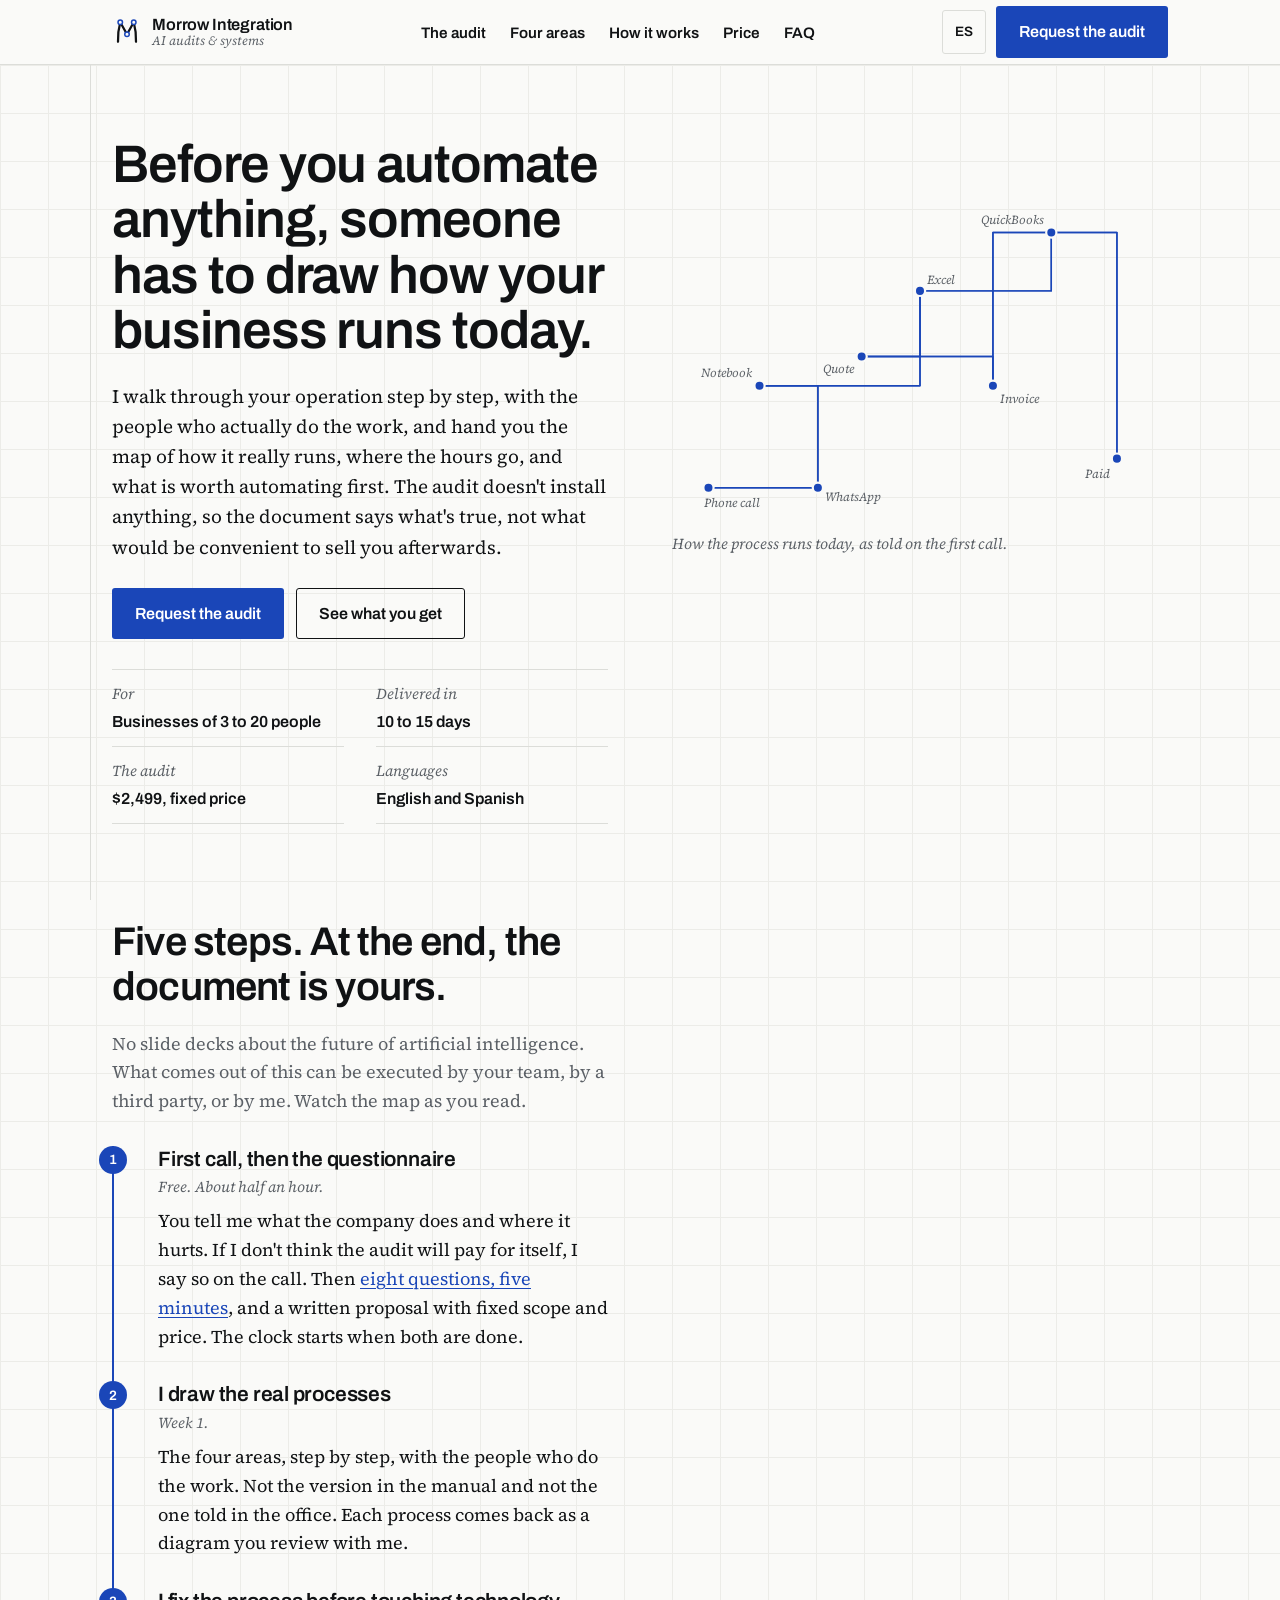
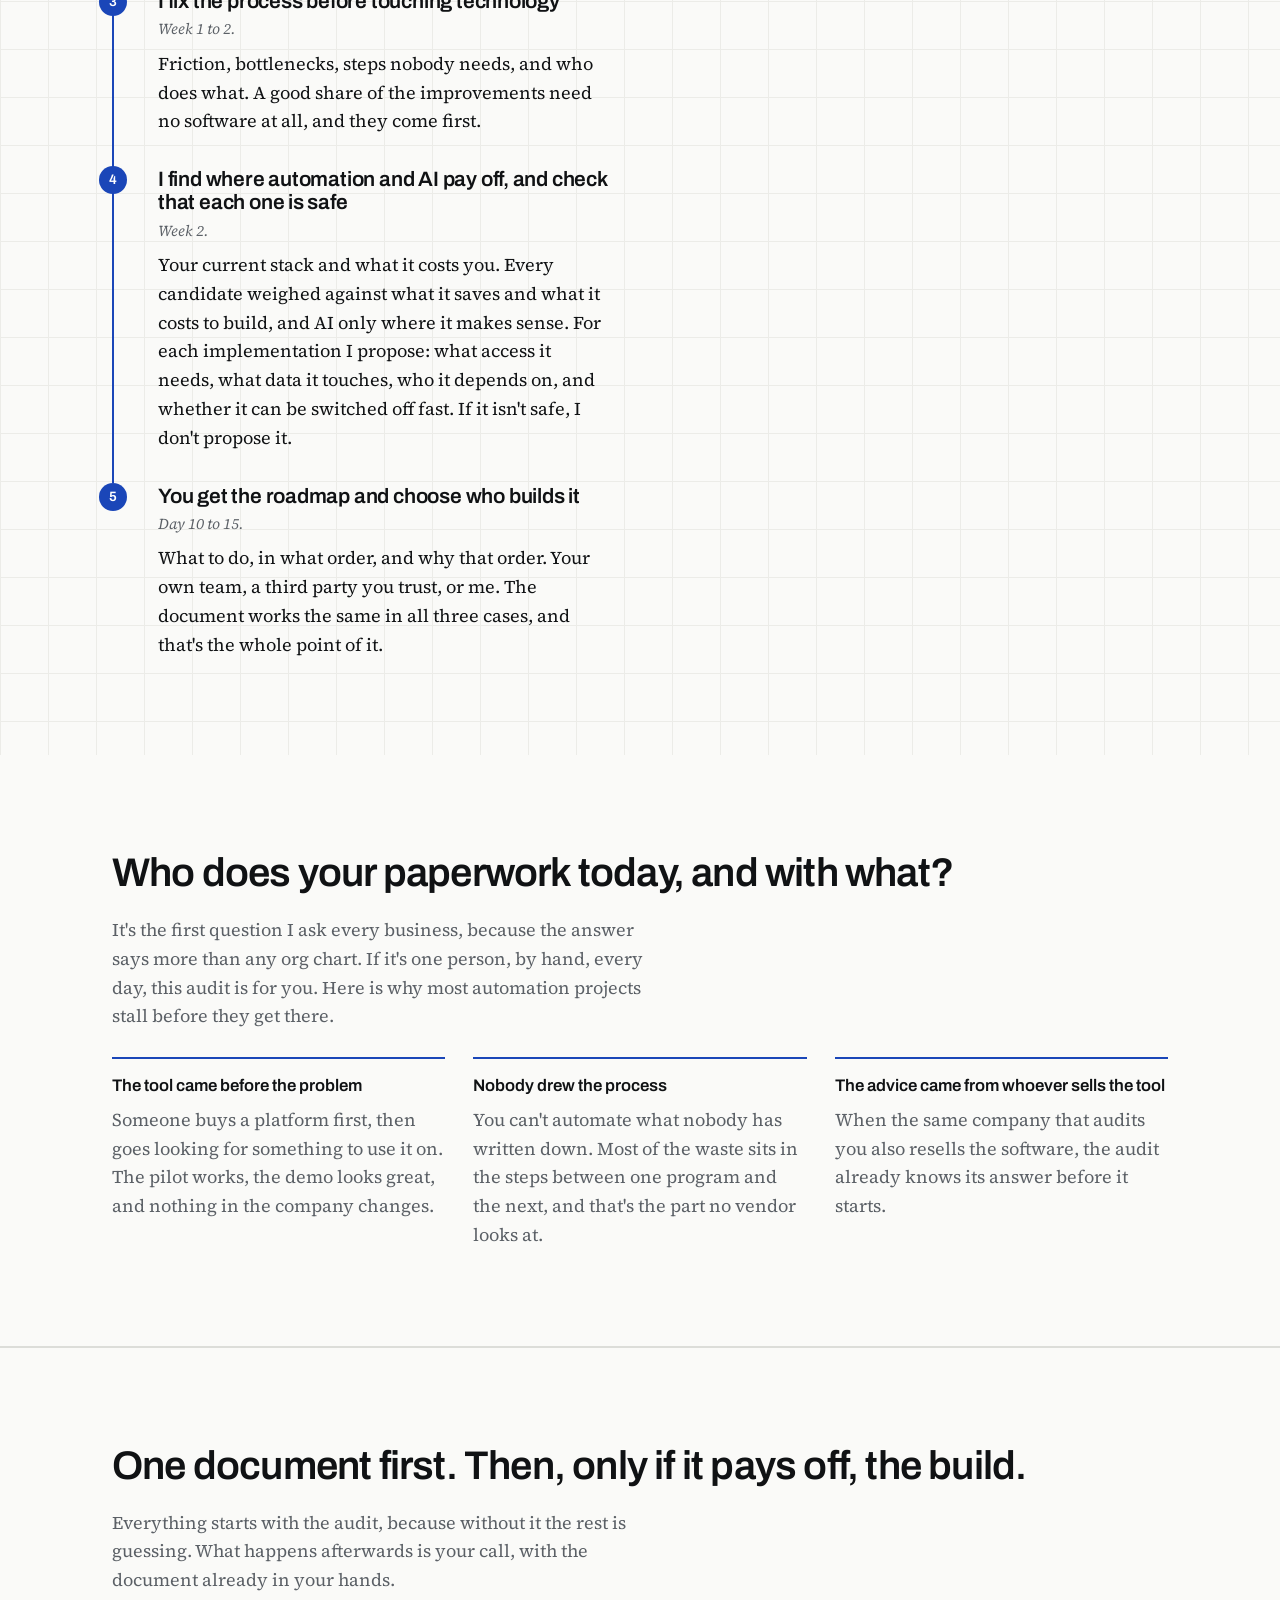
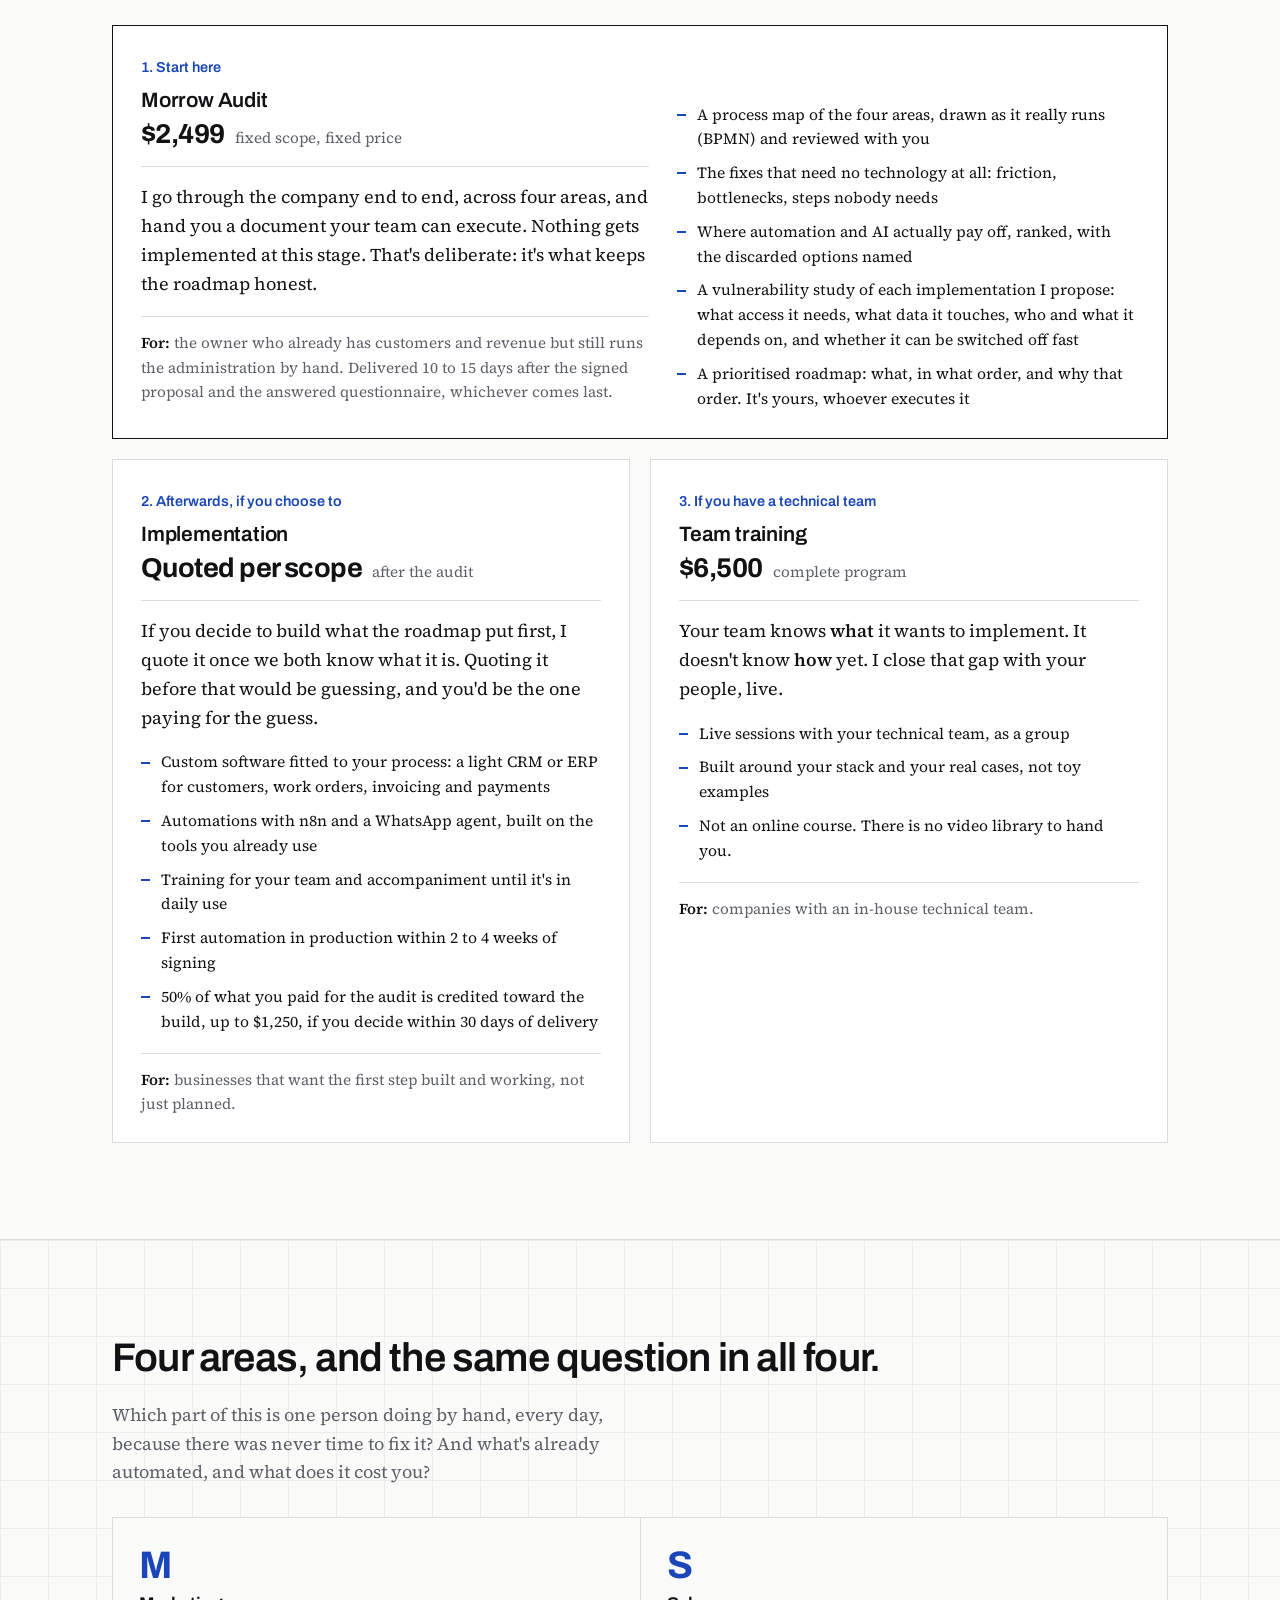
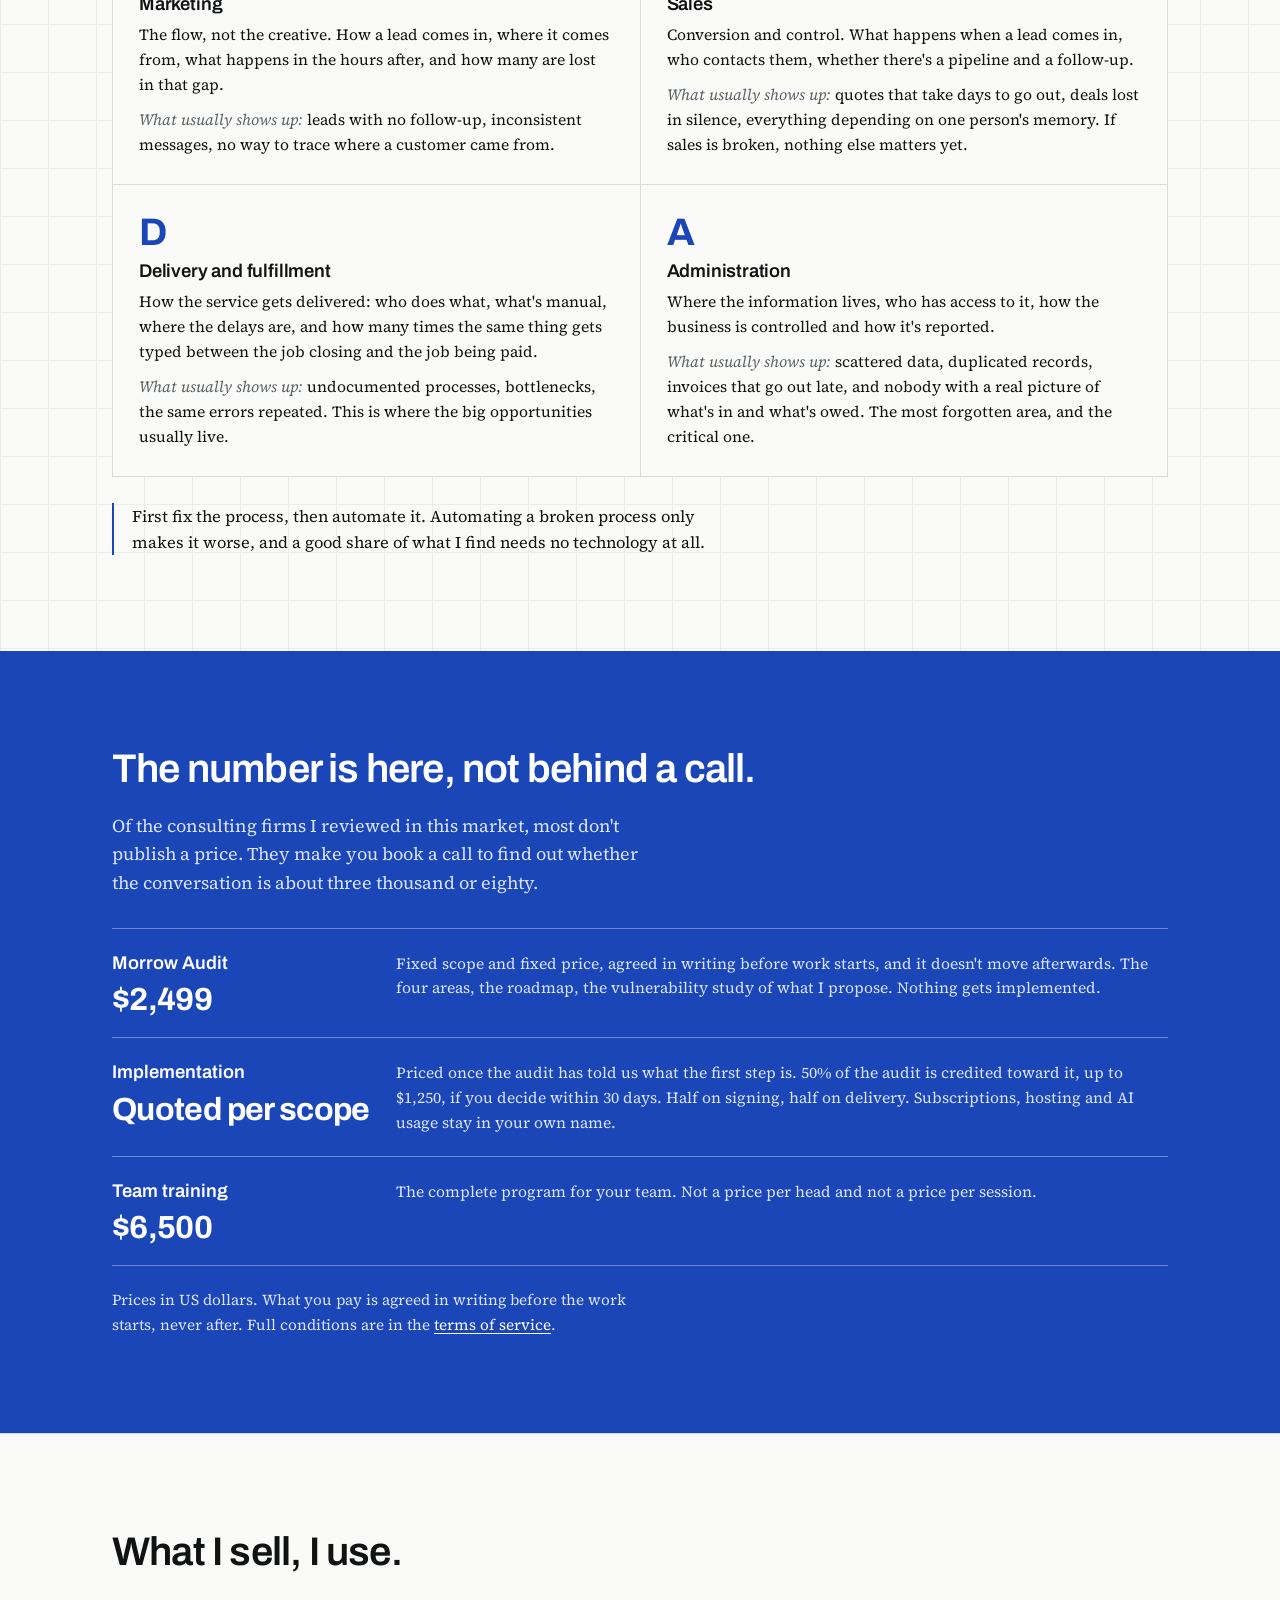
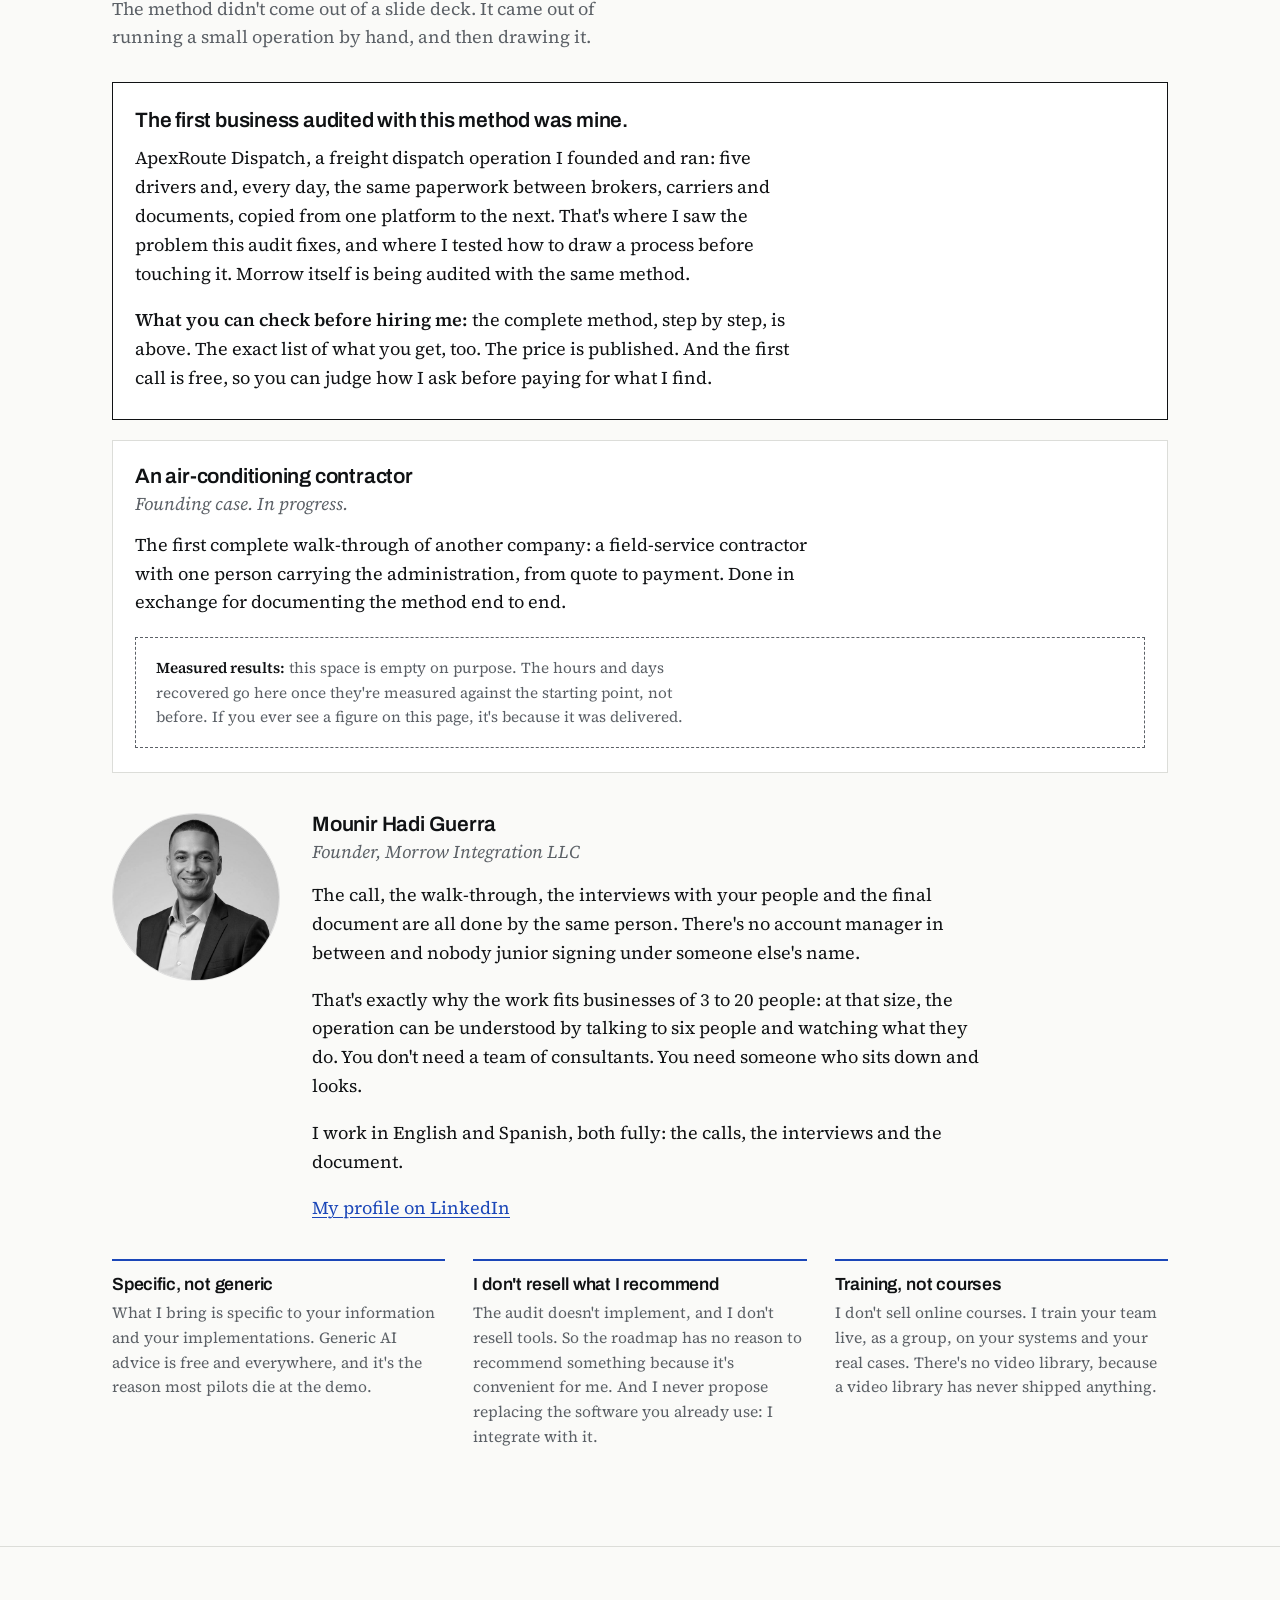
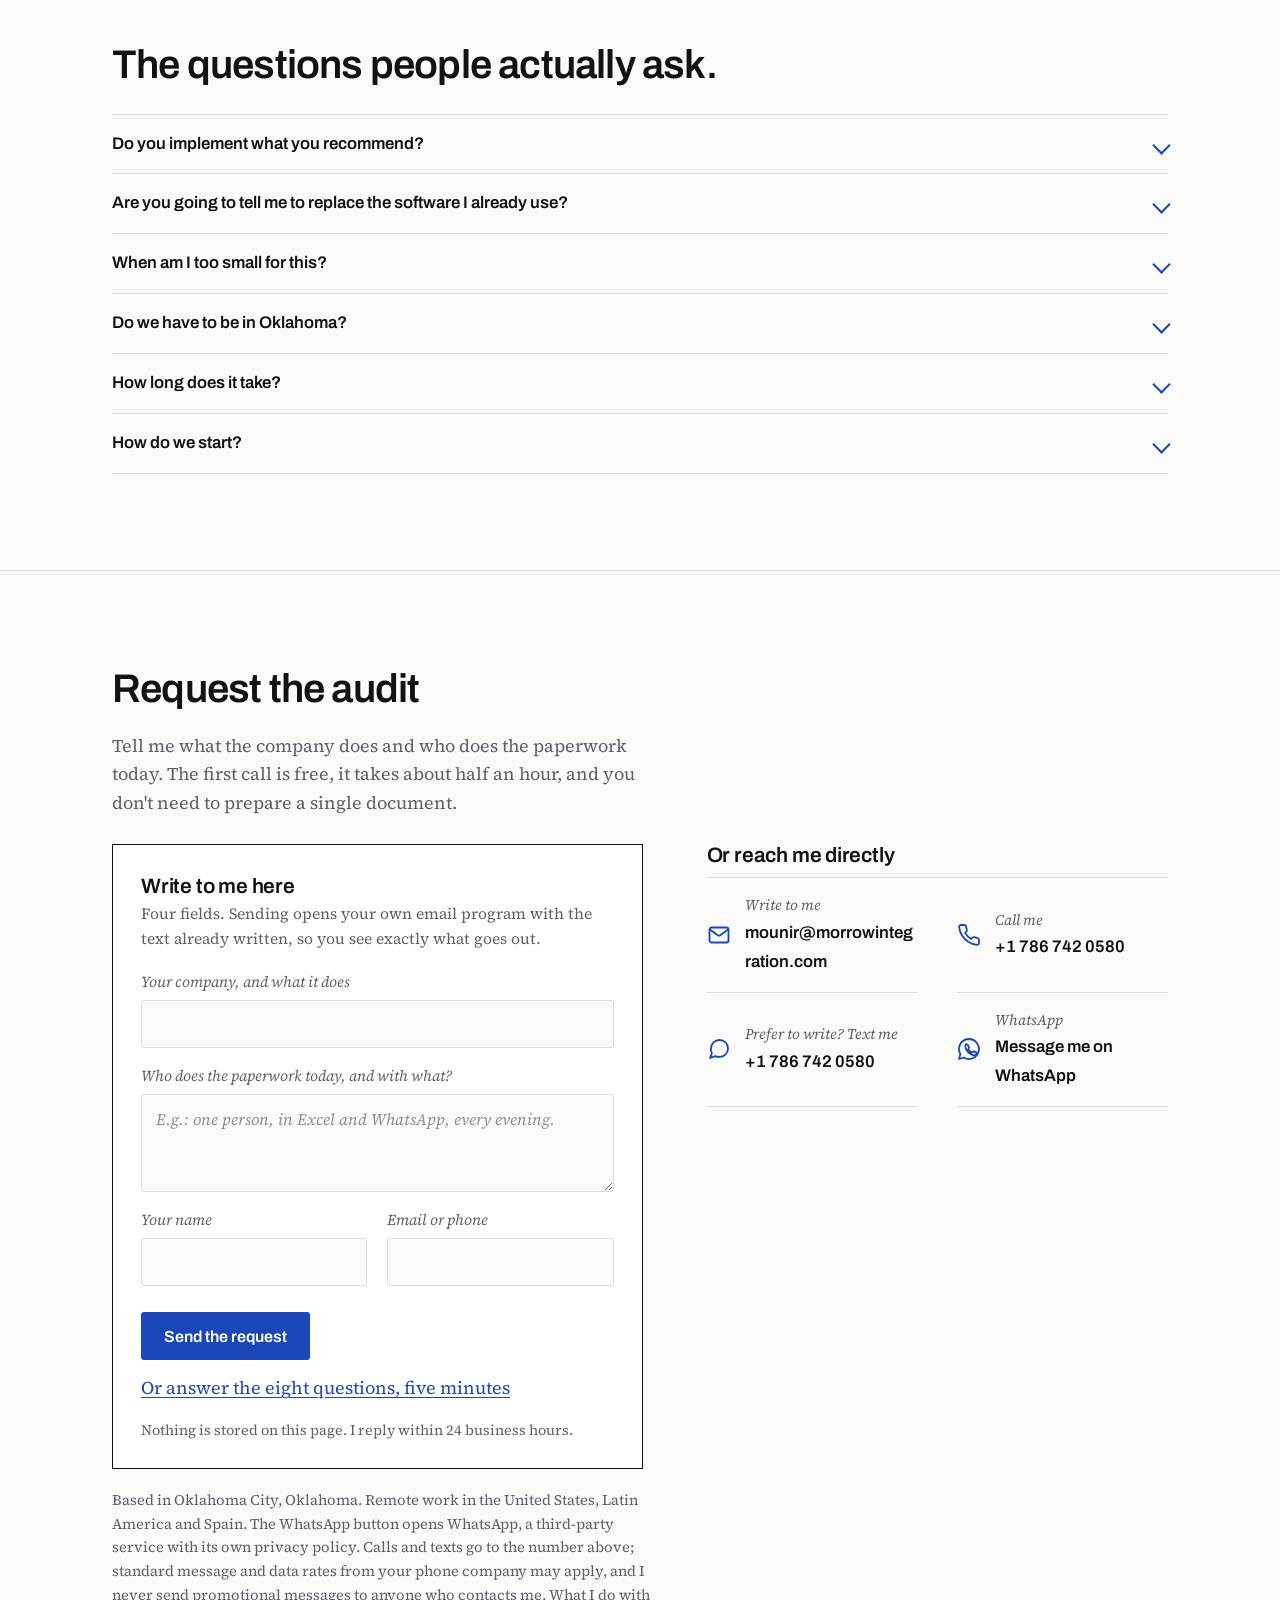
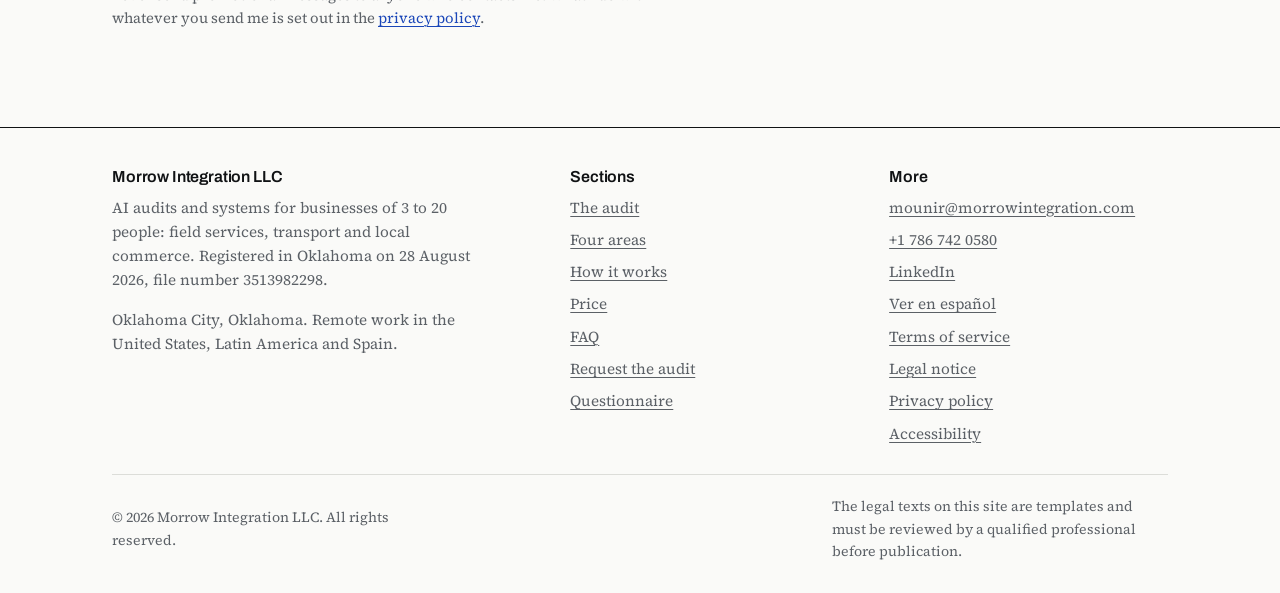
==== index.html @ 43e175bf "Web de Morrow Integration: primera publicación Web estática bilingüe (inglés y español), sin depende" ====
<!doctype html>
<html lang="en">
<head>
<meta charset="utf-8">
<meta name="viewport" content="width=device-width, initial-scale=1">
<title>Morrow Integration — AI audits and systems for businesses of 3 to 20 people | Oklahoma City</title>
<meta name="description" content="I map how your business really runs, find where automation and AI pay off, and hand you a roadmap you own. Audit at $2,499, fixed price. Oklahoma City.">
<link rel="alternate" hreflang="en" href="index.html">
<link rel="alternate" hreflang="es" href="es.html">
<link rel="icon" href="favicon.svg" type="image/svg+xml">
<link rel="stylesheet" href="css/estilos.css">
</head>
<body>

<a class="salto-contenido" href="#main">Skip to content</a>

<header class="cabecera">
  <div class="env cabecera__fila">
    <a class="marca" href="index.html">
      <!-- La M de Morrow dibujada como un diagrama de tres nodos: lo que se vende,
           en tinta con los nodos en azul. Propuesta de _perfil, 9-9-2026. -->
      <svg class="marca__icono" viewBox="0 0 40 40" role="img" aria-label="Morrow Integration">
        <g fill="none" stroke="currentColor" stroke-linecap="round" stroke-linejoin="round" stroke-width="3">
          <path d="M8 33C7.6 24 9 14.5 11 7"/>
          <path d="M11 7 20 23 29 7"/>
          <path d="M29 7C31 14.5 32.4 24 32 33"/>
        </g>
        <g fill="#1A46B8">
          <circle cx="11" cy="7" r="3"/><circle cx="20" cy="23" r="3"/><circle cx="29" cy="7" r="3"/>
        </g>
      </svg>
      <span class="marca__texto">Morrow Integration<small>AI audits &amp; systems</small></span>
    </a>

    <nav class="nav" aria-label="Main">
      <ul class="nav__enlaces">
        <li><a href="#audit">The audit</a></li>
        <li><a href="#areas">Four areas</a></li>
        <li><a href="#process">How it works</a></li>
        <li><a href="#pricing">Price</a></li>
        <li><a href="#faq">FAQ</a></li>
      </ul>
    </nav>

    <div class="cabecera__acciones">
      <a class="idioma" href="es.html" hreflang="es" lang="es" title="Ver en español">ES</a>
      <a class="btn btn--primario" href="#contact">Request the audit</a>
      <button class="btn-menu" type="button" aria-expanded="false"
              aria-controls="menu-movil" aria-label="Open menu">
        <svg class="btn-menu__abrir" viewBox="0 0 24 24" fill="none" stroke="currentColor"
             stroke-width="2" stroke-linecap="round" aria-hidden="true">
          <path d="M4 7h16M4 12h16M4 17h16"/>
        </svg>
        <svg class="btn-menu__cerrar" viewBox="0 0 24 24" fill="none" stroke="currentColor"
             stroke-width="2" stroke-linecap="round" aria-hidden="true">
          <path d="M6 6l12 12M18 6L6 18"/>
        </svg>
      </button>
    </div>
  </div>

  <div class="menu-movil" id="menu-movil">
    <ul>
      <li><a href="#audit">The audit</a></li>
      <li><a href="#areas">Four areas</a></li>
      <li><a href="#process">How it works</a></li>
      <li><a href="#pricing">Price</a></li>
      <li><a href="#faq">FAQ</a></li>
    </ul>
    <a class="btn btn--primario btn--ancho" href="#contact">Request the audit</a>
  </div>
</header>

<main id="main">

  <!-- ================== HERO + HOW IT WORKS, with the map fixed at the side ================== -->
  <section class="seccion seccion--cuadricula historia">
    <div class="env historia__grid">

      <div class="portada">
        <h1>Before you automate anything, someone has to draw how your business runs today.</h1>
        <p class="portada__texto">
          I walk through your operation step by step, with the people who actually do the
          work, and hand you the map of how it really runs, where the hours go, and what is
          worth automating first. The audit doesn't install anything, so the document says
          what's true, not what would be convenient to sell you afterwards.
        </p>
        <div class="botonera">
          <a class="btn btn--primario btn--ancho" href="#contact">Request the audit</a>
          <a class="btn btn--fantasma btn--ancho" href="#audit">See what you get</a>
        </div>
        <dl class="ficha">
          <div><dt>For</dt><dd>Businesses of 3 to 20 people</dd></div>
          <div><dt>Delivered in</dt><dd>10 to 15 days</dd></div>
          <div><dt>The audit</dt><dd>$2,499, fixed price</dd></div>
          <div><dt>Languages</dt><dd>English and Spanish</dd></div>
        </dl>
      </div>

      <!-- El mapa: cómo corre hoy el proceso, enredado. Se dibuja solo al cargar y, con
           js/mapa.js, se va ordenando a medida que se leen los cinco pasos. Sin
           JavaScript se queda en esta etapa. -->
      <div class="historia__mapa">
        <svg class="mapa" viewBox="0 0 680 520" role="img" data-mapa data-texto-auto="automated"
             aria-label="A process map that starts tangled and gets put in order as you read the five steps">
          <path class="mapa__trazo" d="M50 470 H200 V470 M200 470 V330 H120 M120 330 H340 V200 M340 200 V290 H260 M260 290 H440 V330 M440 330 V120 H520 M520 120 H610 V430 M520 120 V200 H340"/>
          <g class="mapa__enlaces"></g>
          <g class="mapa__extras"></g>
          <g class="mapa__nodos">
            <g class="nodo" data-id="call" transform="translate(50 470)"><circle r="7"/><text x="-6" y="26" text-anchor="start">Phone call</text></g>
            <g class="nodo" data-id="wa" transform="translate(200 470)"><circle r="7"/><text x="10" y="18" text-anchor="start">WhatsApp</text></g>
            <g class="nodo" data-id="note" transform="translate(120 330)"><circle r="7"/><text x="-10" y="-12" text-anchor="end">Notebook</text></g>
            <g class="nodo" data-id="xls" transform="translate(340 200)"><circle r="7"/><text x="10" y="-10" text-anchor="start">Excel</text></g>
            <g class="nodo" data-id="quote" transform="translate(260 290)"><circle r="7"/><text x="-10" y="22" text-anchor="end">Quote</text></g>
            <g class="nodo" data-id="inv" transform="translate(440 330)"><circle r="7"/><text x="10" y="24" text-anchor="start">Invoice</text></g>
            <g class="nodo" data-id="qb" transform="translate(520 120)"><circle r="7"/><text x="-10" y="-12" text-anchor="end">QuickBooks</text></g>
            <g class="nodo" data-id="paid" transform="translate(610 430)"><circle r="7"/><text x="-10" y="26" text-anchor="end">Paid</text></g>
          </g>
        </svg>
        <p class="mapa__pie" aria-live="polite">How the process runs today, as told on the first call.</p>
      </div>

      <div class="metodo" id="process">
        <h2>Five steps. At the end, the document is yours.</h2>
        <p class="entradilla">
          No slide decks about the future of artificial intelligence. What comes out of this
          can be executed by your team, by a third party, or by me. Watch the map as you read.
        </p>

        <ol class="proceso">
          <li class="fase" data-etapa="1"
              data-pie="What you tell me on the first call: eight steps, three of them typed twice, and nobody sure where the hours go.">
            <h3>First call, then the questionnaire</h3>
            <span class="fase__cuando">Free. About half an hour.</span>
            <p>
              You tell me what the company does and where it hurts. If I don't think the audit
              will pay for itself, I say so on the call. Then <a href="questionnaire.html">eight questions, five minutes</a>,
              and a written proposal with fixed scope and price. The clock starts when both are
              done.
            </p>
          </li>
          <li class="fase" data-etapa="2"
              data-pie="The same process, drawn as it really runs: the notebook copied into Excel and back, and a queue in front of the invoice.">
            <h3>I draw the real processes</h3>
            <span class="fase__cuando">Week 1.</span>
            <p>
              The four areas, step by step, with the people who do the work. Not the version in
              the manual and not the one told in the office. Each process comes back as a
              diagram you review with me.
            </p>
          </li>
          <li class="fase" data-etapa="3"
              data-pie="The notebook and the second Excel are gone. The queue in front of the invoice, cleared. No software yet.">
            <h3>I fix the process before touching technology</h3>
            <span class="fase__cuando">Week 1 to 2.</span>
            <p>
              Friction, bottlenecks, steps nobody needs, and who does what. A good share of the
              improvements need no software at all, and they come first.
            </p>
          </li>
          <li class="fase" data-etapa="4"
              data-pie="Three hand-offs automated: the quote from WhatsApp, the invoice into QuickBooks, the payment reminder. Each one checked: access, data, off switch.">
            <h3>I find where automation and AI pay off, and check that each one is safe</h3>
            <span class="fase__cuando">Week 2.</span>
            <p>
              Your current stack and what it costs you. Every candidate weighed against what it
              saves and what it costs to build, and AI only where it makes sense. For each
              implementation I propose: what access it needs, what data it touches, who it
              depends on, and whether it can be switched off fast. If it isn't safe, I don't
              propose it.
            </p>
          </li>
          <li class="fase" data-etapa="5"
              data-pie="The roadmap: three things, in this order, each with what it saves. Yours, whoever builds it.">
            <h3>You get the roadmap and choose who builds it</h3>
            <span class="fase__cuando">Day 10 to 15.</span>
            <p>
              What to do, in what order, and why that order. Your own team, a third party you
              trust, or me. The document works the same in all three cases, and that's the
              whole point of it.
            </p>
          </li>
        </ol>
      </div>

    </div>
  </section>

  <!-- ================== THE QUESTION ================== -->
  <section class="seccion pregunta" id="problem">
    <div class="env">
      <h2>Who does your paperwork today, and with what?</h2>
      <p class="entradilla">
        It's the first question I ask every business, because the answer says more than any
        org chart. If it's one person, by hand, every day, this audit is for you. Here is
        why most automation projects stall before they get there.
      </p>
      <ul class="pregunta__lista">
        <li>
          <strong>The tool came before the problem</strong>
          Someone buys a platform first, then goes looking for something to use it on. The
          pilot works, the demo looks great, and nothing in the company changes.
        </li>
        <li>
          <strong>Nobody drew the process</strong>
          You can't automate what nobody has written down. Most of the waste sits in the
          steps between one program and the next, and that's the part no vendor looks at.
        </li>
        <li>
          <strong>The advice came from whoever sells the tool</strong>
          When the same company that audits you also resells the software, the audit
          already knows its answer before it starts.
        </li>
      </ul>
    </div>
  </section>

  <!-- ================== THE OFFER ================== -->
  <section class="seccion" id="audit">
    <div class="env">
      <h2>One document first. Then, only if it pays off, the build.</h2>
      <p class="entradilla">
        Everything starts with the audit, because without it the rest is guessing. What
        happens afterwards is your call, with the document already in your hands.
      </p>

      <div class="oferta">

        <article class="pieza pieza--principal">
          <span class="pieza__num">1. Start here</span>
          <div class="pieza__cols">
            <div>
              <h3>Morrow Audit</h3>
              <p class="pieza__precio"><b>$2,499</b> fixed scope, fixed price</p>
              <p>
                I go through the company end to end, across four areas, and hand you a
                document your team can execute. Nothing gets implemented at this stage.
                That's deliberate: it's what keeps the roadmap honest.
              </p>
              <p class="pieza__para">
                <strong>For:</strong> the owner who already has customers and revenue but
                still runs the administration by hand. Delivered 10 to 15 days after the
                signed proposal and the answered questionnaire, whichever comes last.
              </p>
            </div>
            <ul class="pieza__lista">
              <li>A process map of the four areas, drawn as it really runs (BPMN) and reviewed with you</li>
              <li>The fixes that need no technology at all: friction, bottlenecks, steps nobody needs</li>
              <li>Where automation and AI actually pay off, ranked, with the discarded options named</li>
              <li>A vulnerability study of each implementation I propose: what access it needs, what data it touches, who and what it depends on, and whether it can be switched off fast</li>
              <li>A prioritised roadmap: what, in what order, and why that order. It's yours, whoever executes it</li>
            </ul>
          </div>
        </article>

        <article class="pieza">
          <span class="pieza__num">2. Afterwards, if you choose to</span>
          <h3>Implementation</h3>
          <p class="pieza__precio"><b>Quoted per scope</b> after the audit</p>
          <p>
            If you decide to build what the roadmap put first, I quote it once we both know
            what it is. Quoting it before that would be guessing, and you'd be the one paying
            for the guess.
          </p>
          <ul class="pieza__lista">
            <li>Custom software fitted to your process: a light CRM or ERP for customers, work orders, invoicing and payments</li>
            <li>Automations with n8n and a WhatsApp agent, built on the tools you already use</li>
            <li>Training for your team and accompaniment until it's in daily use</li>
            <li>First automation in production within 2 to 4 weeks of signing</li>
            <li>50% of what you paid for the audit is credited toward the build, up to $1,250, if you decide within 30 days of delivery</li>
          </ul>
          <p class="pieza__para">
            <strong>For:</strong> businesses that want the first step built and working, not
            just planned.
          </p>
        </article>

        <article class="pieza">
          <span class="pieza__num">3. If you have a technical team</span>
          <h3>Team training</h3>
          <p class="pieza__precio"><b>$6,500</b> complete program</p>
          <p>
            Your team knows <strong>what</strong> it wants to implement. It doesn't know
            <strong>how</strong> yet. I close that gap with your people, live.
          </p>
          <ul class="pieza__lista">
            <li>Live sessions with your technical team, as a group</li>
            <li>Built around your stack and your real cases, not toy examples</li>
            <li>Not an online course. There is no video library to hand you.</li>
          </ul>
          <p class="pieza__para">
            <strong>For:</strong> companies with an in-house technical team.
          </p>
        </article>

      </div>
    </div>
  </section>

  <!-- ================== FOUR AREAS ================== -->
  <section class="seccion seccion--cuadricula" id="areas">
    <div class="env">
      <h2>Four areas, and the same question in all four.</h2>
      <p class="entradilla">
        Which part of this is one person doing by hand, every day, because there was never
        time to fix it? And what's already automated, and what does it cost you?
      </p>

      <div class="areas">
        <div class="area">
          <span class="area__letra" aria-hidden="true">M</span>
          <h3>Marketing</h3>
          <p>The flow, not the creative. How a lead comes in, where it comes from, what happens in the hours after, and how many are lost in that gap.</p>
          <p><em>What usually shows up:</em> leads with no follow-up, inconsistent messages, no way to trace where a customer came from.</p>
        </div>
        <div class="area">
          <span class="area__letra" aria-hidden="true">S</span>
          <h3>Sales</h3>
          <p>Conversion and control. What happens when a lead comes in, who contacts them, whether there's a pipeline and a follow-up.</p>
          <p><em>What usually shows up:</em> quotes that take days to go out, deals lost in silence, everything depending on one person's memory. If sales is broken, nothing else matters yet.</p>
        </div>
        <div class="area">
          <span class="area__letra" aria-hidden="true">D</span>
          <h3>Delivery and fulfillment</h3>
          <p>How the service gets delivered: who does what, what's manual, where the delays are, and how many times the same thing gets typed between the job closing and the job being paid.</p>
          <p><em>What usually shows up:</em> undocumented processes, bottlenecks, the same errors repeated. This is where the big opportunities usually live.</p>
        </div>
        <div class="area">
          <span class="area__letra" aria-hidden="true">A</span>
          <h3>Administration</h3>
          <p>Where the information lives, who has access to it, how the business is controlled and how it's reported.</p>
          <p><em>What usually shows up:</em> scattered data, duplicated records, invoices that go out late, and nobody with a real picture of what's in and what's owed. The most forgotten area, and the critical one.</p>
        </div>
      </div>

      <p class="nota-metodo">
        First fix the process, then automate it. Automating a broken process only makes it
        worse, and a good share of what I find needs no technology at all.
      </p>
    </div>
  </section>

  <!-- ================== PRICE ================== -->
  <section class="seccion precio" id="pricing">
    <div class="env">
      <h2>The number is here, not behind a call.</h2>
      <p class="entradilla">
        Of the consulting firms I reviewed in this market, most don't publish a price. They
        make you book a call to find out whether the conversation is about three thousand or
        eighty.
      </p>

      <dl class="precio__lista">
        <div class="precio__fila">
          <dt>Morrow Audit<span class="precio__cifra">$2,499</span></dt>
          <dd>
            Fixed scope and fixed price, agreed in writing before work starts, and it doesn't
            move afterwards. The four areas, the roadmap, the vulnerability study of what I
            propose. Nothing gets implemented.
          </dd>
        </div>
        <div class="precio__fila">
          <dt>Implementation<span class="precio__cifra">Quoted per scope</span></dt>
          <dd>
            Priced once the audit has told us what the first step is. 50% of the audit is
            credited toward it, up to $1,250, if you decide within 30 days. Half on signing,
            half on delivery. Subscriptions, hosting and AI usage stay in your own name.
          </dd>
        </div>
        <div class="precio__fila">
          <dt>Team training<span class="precio__cifra">$6,500</span></dt>
          <dd>
            The complete program for your team. Not a price per head and not a price per
            session.
          </dd>
        </div>
      </dl>
      <p class="precio__nota">
        Prices in US dollars. What you pay is agreed in writing before the work starts, never
        after. Full conditions are in the <a href="terms.html">terms of service</a>.
      </p>
    </div>
  </section>

  <!-- ================== WHO ================== -->
  <section class="seccion" id="about">
    <div class="env">
      <h2>What I sell, I use.</h2>
      <p class="entradilla">
        The method didn't come out of a slide deck. It came out of running a small operation
        by hand, and then drawing it.
      </p>

      <div class="franqueza">
        <h3>The first business audited with this method was mine.</h3>
        <p>
          ApexRoute Dispatch, a freight dispatch operation I founded and ran: five drivers and,
          every day, the same paperwork between brokers, carriers and documents, copied from one
          platform to the next. That's where I saw the problem this audit fixes, and where I
          tested how to draw a process before touching it. Morrow itself is being audited with
          the same method.
        </p>
        <p>
          <strong>What you can check before hiring me:</strong> the complete method, step by
          step, is above. The exact list of what you get, too. The price is published. And the
          first call is free, so you can judge how I ask before paying for what I find.
        </p>
      </div>

      <div class="caso">
        <h3>An air-conditioning contractor</h3>
        <p class="caso__estado">Founding case. In progress.</p>
        <p>
          The first complete walk-through of another company: a field-service contractor with
          one person carrying the administration, from quote to payment. Done in exchange for
          documenting the method end to end.
        </p>
        <div class="hueco">
          <p>
            <strong>Measured results:</strong> this space is empty on purpose. The hours and
            days recovered go here once they're measured against the starting point, not
            before. If you ever see a figure on this page, it's because it was delivered.
          </p>
        </div>
      </div>

      <div class="perfil">
        <img class="perfil__foto" src="imagenes/perfil.jpg" width="168" height="168"
             alt="Mounir Hadi Guerra, founder of Morrow Integration">
        <div class="perfil__texto">
          <h3 class="perfil__nombre">Mounir Hadi Guerra</h3>
          <p class="perfil__cargo">Founder, Morrow Integration LLC</p>
          <p>
            The call, the walk-through, the interviews with your people and the final document
            are all done by the same person. There's no account manager in between and nobody
            junior signing under someone else's name.
          </p>
          <p>
            That's exactly why the work fits businesses of 3 to 20 people: at that size, the
            operation can be understood by talking to six people and watching what they do.
            You don't need a team of consultants. You need someone who sits down and looks.
          </p>
          <p>I work in English and Spanish, both fully: the calls, the interviews and the document.</p>
          <p class="perfil__enlace"><a href="https://www.linkedin.com/in/mounir-hadi" rel="noopener">My profile on LinkedIn</a></p>
        </div>
      </div>

      <ul class="pilares">
        <li class="pilar">
          <h3>Specific, not generic</h3>
          <p>
            What I bring is specific to your information and your implementations. Generic
            AI advice is free and everywhere, and it's the reason most pilots die at the demo.
          </p>
        </li>
        <li class="pilar">
          <h3>I don't resell what I recommend</h3>
          <p>
            The audit doesn't implement, and I don't resell tools. So the roadmap has no
            reason to recommend something because it's convenient for me. And I never propose
            replacing the software you already use: I integrate with it.
          </p>
        </li>
        <li class="pilar">
          <h3>Training, not courses</h3>
          <p>
            I don't sell online courses. I train your team live, as a group, on your systems
            and your real cases. There's no video library, because a video library has never
            shipped anything.
          </p>
        </li>
      </ul>
    </div>
  </section>

  <!-- ================== FAQ ================== -->
  <section class="seccion" id="faq">
    <div class="env">
      <h2>The questions people actually ask.</h2>

      <div class="faq">
        <details>
          <summary>Do you implement what you recommend?</summary>
          <p>
            Not inside the audit, and that's the point. If afterwards you want me to build
            the first step, that's the implementation, quoted separately, and you decide
            with the document already in hand. You're equally free to take it to your own
            team or to another firm: it's written to work in all three cases.
          </p>
        </details>
        <details>
          <summary>Are you going to tell me to replace the software I already use?</summary>
          <p>
            No. The plan is built on top of what you have. If a tool genuinely can't do what
            you need, I say so with the reason in writing, but the default is always to
            integrate, never to replace.
          </p>
        </details>
        <details>
          <summary>When am I too small for this?</summary>
          <p>
            The work is built for businesses of 3 to 20 people. Below that, there's usually
            no hand-off between areas to map, and the audit would cost more than the problem
            it finds. I tell you on the first call, not after the invoice.
          </p>
        </details>
        <details>
          <summary>Do we have to be in Oklahoma?</summary>
          <p>
            Oklahoma City is where I'm based, and the walk-through works best when I can come
            in person. But the work is done remotely just as well, in the United States,
            Latin America and Spain.
          </p>
        </details>
        <details>
          <summary>How long does it take?</summary>
          <p>
            Ten to fifteen days from the moment the proposal is signed and the questionnaire
            is answered. If for any reason it's going to take longer, you know before we
            start, not halfway through.
          </p>
        </details>
        <details>
          <summary>How do we start?</summary>
          <p>
            Write to me or call, and tell me what the company does and who does the paperwork
            today. The first call is free and nothing needs preparing. If you would rather write first, the <a href="questionnaire.html">questionnaire</a> is eight questions and five minutes.
          </p>
        </details>
      </div>
    </div>
  </section>

  <!-- ================== CONTACT ================== -->
  <section class="seccion contacto" id="contact">
    <div class="env">
      <h2>Request the audit</h2>
      <p class="entradilla">
        Tell me what the company does and who does the paperwork today. The first call is
        free, it takes about half an hour, and you don't need to prepare a single document.
      </p>

      <div class="contacto__grid">
        <!-- Formulario sin servidor: al enviar se abre el correo del visitante con el
             texto escrito (js/formulario.js). Sin JavaScript manda igual por mailto:. -->
        <form class="formulario" action="mailto:mounir@morrowintegration.com" method="post" enctype="text/plain"
              data-mailto="mounir@morrowintegration.com" data-asunto="Audit request" data-asunto-campo="empresa"
              data-titulo="AUDIT REQUEST — MORROW INTEGRATION">
          <h3>Write to me here</h3>
          <p class="formulario__intro">
            Four fields. Sending opens your own email program with the text already written,
            so you see exactly what goes out.
          </p>
          <label class="campo">
            <span class="campo__etiqueta">Your company, and what it does</span>
            <input type="text" name="empresa" required autocomplete="organization">
          </label>
          <label class="campo">
            <span class="campo__etiqueta">Who does the paperwork today, and with what?</span>
            <textarea name="papeleo" rows="3" placeholder="E.g.: one person, in Excel and WhatsApp, every evening."></textarea>
          </label>
          <div class="campos-dos">
            <label class="campo">
              <span class="campo__etiqueta">Your name</span>
              <input type="text" name="nombre" required autocomplete="name">
            </label>
            <label class="campo">
              <span class="campo__etiqueta">Email or phone</span>
              <input type="text" name="contacto" required>
            </label>
          </div>
          <div class="formulario__acciones">
            <button class="btn btn--primario" type="submit">Send the request</button>
            <a href="questionnaire.html">Or answer the eight questions, five minutes</a>
          </div>
          <p class="formulario__nota">Nothing is stored on this page. I reply within 24 business hours.</p>
        </form>

        <div>
          <h3>Or reach me directly</h3>
      <div class="canales">
        <a class="canal" href="mailto:mounir@morrowintegration.com">
          <span class="canal__icono" aria-hidden="true">
            <svg viewBox="0 0 24 24" fill="none" stroke-width="1.8" stroke-linecap="round" stroke-linejoin="round">
              <rect x="2.5" y="4.5" width="19" height="15" rx="2"/>
              <path d="M3 6.5l8.1 5.9a1.6 1.6 0 0 0 1.8 0L21 6.5"/>
            </svg>
          </span>
          <span class="canal__texto">
            <small>Write to me</small>
            <span>mounir@morrowintegration.com</span>
          </span>
        </a>

        <a class="canal" href="tel:+17867420580">
          <span class="canal__icono" aria-hidden="true">
            <svg viewBox="0 0 24 24" fill="none" stroke-width="1.8" stroke-linecap="round" stroke-linejoin="round">
              <path d="M22 16.9v3a2 2 0 0 1-2.2 2 19.8 19.8 0 0 1-8.6-3.1 19.5 19.5 0 0 1-6-6A19.8 19.8 0 0 1 2.1 4.2 2 2 0 0 1 4.1 2h3a2 2 0 0 1 2 1.7c.1 1 .4 1.9.7 2.8a2 2 0 0 1-.4 2.1L8.1 9.9a16 16 0 0 0 6 6l1.3-1.3a2 2 0 0 1 2.1-.4c.9.3 1.8.6 2.8.7a2 2 0 0 1 1.7 2z"/>
            </svg>
          </span>
          <span class="canal__texto">
            <small>Call me</small>
            <span>+1 786 742 0580</span>
          </span>
        </a>

        <a class="canal" href="sms:+17867420580">
          <span class="canal__icono" aria-hidden="true">
            <svg viewBox="0 0 24 24" fill="none" stroke-width="1.8" stroke-linecap="round" stroke-linejoin="round">
              <path d="M21 11.5a8.4 8.4 0 0 1-9 8.4 9.8 9.8 0 0 1-3.9-.8L3 21l1.9-4.6A8.3 8.3 0 0 1 4 11.5 8.4 8.4 0 0 1 12.5 3 8.4 8.4 0 0 1 21 11.5z"/>
            </svg>
          </span>
          <span class="canal__texto">
            <small>Prefer to write? Text me</small>
            <span>+1 786 742 0580</span>
          </span>
        </a>

        <a class="canal" href="https://wa.me/17867420580" rel="noopener">
          <span class="canal__icono" aria-hidden="true">
            <svg viewBox="0 0 24 24" fill="none" stroke-width="1.8" stroke-linecap="round" stroke-linejoin="round">
              <path d="M12 2a10 10 0 0 0-8.6 15.1L2 22l5-1.3A10 10 0 1 0 12 2z"/>
              <path d="M8.5 8.2c.3-.7.6-.7.9-.7h.7c.2 0 .5 0 .8.6l1 2.3c.1.3.1.5 0 .7l-.5.7c-.2.2-.3.4-.1.7a7.6 7.6 0 0 0 3.5 3c.4.2.6.1.8-.1l.7-.8c.2-.3.4-.3.7-.2l2.2 1c.3.2.4.4.4.6a2.4 2.4 0 0 1-1.7 2.2 4.6 4.6 0 0 1-3-.5 12.6 12.6 0 0 1-6.3-6.6 4.4 4.4 0 0 1 .2-3.6z"/>
            </svg>
          </span>
          <span class="canal__texto">
            <small>WhatsApp</small>
            <span>Message me on WhatsApp</span>
          </span>
        </a>
      </div>
        </div>
      </div>

      <p class="contacto__nota">
        Based in Oklahoma City, Oklahoma. Remote work in the United States, Latin America and
        Spain. The WhatsApp button opens WhatsApp, a third-party service with its own privacy
        policy. Calls and texts go to the number above; standard message and data rates from your phone company may
        apply, and I never send promotional messages to anyone who contacts me. What I do
        with whatever you send me is set out in the <a href="privacy.html">privacy policy</a>.
      </p>
    </div>
  </section>

</main>

<footer class="pie">
  <div class="env">
    <div class="pie__grid">
      <div>
        <h3>Morrow Integration LLC</h3>
        <p>
          AI audits and systems for businesses of 3 to 20 people: field services, transport
          and local commerce. Registered in Oklahoma on 28 August 2026, file number 3513982298.
        </p>
        <p>Oklahoma City, Oklahoma. Remote work in the United States, Latin America and Spain.</p>
      </div>
      <div>
        <h3>Sections</h3>
        <ul>
          <li><a href="#audit">The audit</a></li>
          <li><a href="#areas">Four areas</a></li>
          <li><a href="#process">How it works</a></li>
          <li><a href="#pricing">Price</a></li>
          <li><a href="#faq">FAQ</a></li>
          <li><a href="#contact">Request the audit</a></li>
          <li><a href="questionnaire.html">Questionnaire</a></li>
        </ul>
      </div>
      <div>
        <h3>More</h3>
        <ul>
          <li><a href="mailto:mounir@morrowintegration.com">mounir@morrowintegration.com</a></li>
          <li><a href="tel:+17867420580">+1 786 742 0580</a></li>
          <li><a href="https://www.linkedin.com/in/mounir-hadi" rel="noopener">LinkedIn</a></li>
          <li><a href="es.html" hreflang="es" lang="es">Ver en español</a></li>
          <li><a href="terms.html">Terms of service</a></li>
          <li><a href="legal.html">Legal notice</a></li>
          <li><a href="privacy.html">Privacy policy</a></li>
          <li><a href="accessibility.html">Accessibility</a></li>
        </ul>
      </div>
    </div>

    <div class="pie__legal">
      <p>&copy; 2026 Morrow Integration LLC. All rights reserved.</p>
      <p>The legal texts on this site are templates and must be reviewed by a qualified professional before publication.</p>
    </div>
  </div>
</footer>

<script src="js/main.js"></script>
<script src="js/mapa.js"></script>
<script src="js/formulario.js"></script>
</body>
</html>
---- css/estilos.css ----
/* ==========================================================================
   Morrow Integration — hoja de estilos única
   Plan de diseño del 9 de septiembre de 2026 (cuaderno, "Plan de diseño").
   Papel, tinta y azul: el azul es la tinta del plano (el mapa, los nodos, los
   enlaces, el botón) y un solo bloque, el del precio. Titulares en Archivo,
   cuerpo en Source Serif 4, las dos dentro de la carpeta fuentes/.
   Sin dependencias externas. Móvil primero (360px), ampliada en 768 y 1100.
   Un solo movimiento: el trazo del mapa de la portada se dibuja al cargar.
   ========================================================================== */

@font-face {
  font-family: "Archivo";
  src: url("../fuentes/archivo-600.woff2") format("woff2");
  font-weight: 600; font-style: normal; font-display: swap;
}
@font-face {
  font-family: "Archivo";
  src: url("../fuentes/archivo-700.woff2") format("woff2");
  font-weight: 700; font-style: normal; font-display: swap;
}
@font-face {
  font-family: "Source Serif 4";
  src: url("../fuentes/source-serif-4-400.woff2") format("woff2");
  font-weight: 400; font-style: normal; font-display: swap;
}
@font-face {
  font-family: "Source Serif 4";
  src: url("../fuentes/source-serif-4-400-cursiva.woff2") format("woff2");
  font-weight: 400; font-style: italic; font-display: swap;
}
@font-face {
  font-family: "Source Serif 4";
  src: url("../fuentes/source-serif-4-600.woff2") format("woff2");
  font-weight: 600; font-style: normal; font-display: swap;
}

:root {
  --papel:       #FAFAF8;
  --documento:   #FFFFFF;
  --tinta:       #101214;
  --gris:        #5B6066;   /* 6,07:1 sobre papel, 6,34:1 sobre documento */
  --linea:       #DCDDD9;
  --linea-suave: #ECECE8;   /* la cuadrícula del papel */
  --azul:        #1A46B8;   /* 7,69:1 sobre papel; blanco sobre azul 8,04:1 */
  --azul-2:      #143A9A;
  --sobre-azul:  #FFFFFF;
  --sobre-azul-2:#DCE4FF;   /* texto secundario dentro del bloque azul, 9,9:1 */

  --maxw: 1120px;
  --pad: 20px;
  --ancho-texto: 640px;
  --t: 180ms ease;

  --titulo: "Archivo", "Helvetica Neue", Helvetica, Arial, sans-serif;
  --cuerpo: "Source Serif 4", "Iowan Old Style", "Palatino Linotype", Palatino,
            Georgia, "Times New Roman", serif;
}

* { box-sizing: border-box; }

html { scroll-behavior: smooth; }

body {
  margin: 0;
  background: var(--papel);
  color: var(--tinta);
  font-family: var(--cuerpo);
  font-size: 17px;
  line-height: 1.6;
  -webkit-font-smoothing: antialiased;
  -webkit-text-size-adjust: 100%;
  overflow-x: hidden;
}

img { max-width: 100%; height: auto; display: block; }

a { color: var(--azul); text-decoration: underline; text-underline-offset: 3px; text-decoration-thickness: 1px; }
a:hover { color: var(--azul-2); }

h1, h2, h3, h4 {
  font-family: var(--titulo);
  font-weight: 600;
  line-height: 1.12;
  margin: 0 0 0.5em;
  letter-spacing: -0.015em;
}
h1 { font-size: 2.5rem; line-height: 1.05; letter-spacing: -0.02em; }
h2 { font-size: 1.9rem; letter-spacing: -0.02em; }
h3 { font-size: 1.3rem; letter-spacing: -0.01em; }
p  { margin: 0 0 1em; }
p, li { max-width: 68ch; }
strong { font-weight: 600; }

::selection { background: var(--azul); color: #fff; }

:focus-visible {
  outline: 2px solid var(--azul);
  outline-offset: 3px;
}

/* --- utilidades ---------------------------------------------------------- */

.env {
  width: 100%;
  max-width: var(--maxw);
  margin: 0 auto;
  padding: 0 var(--pad);
}

.seccion { padding: 60px 0; border-top: 1px solid var(--linea); }

/* La cuadrícula del papel: solo donde hay algo dibujado encima. */
.seccion--cuadricula {
  background-image:
    linear-gradient(var(--linea-suave) 1px, transparent 1px),
    linear-gradient(90deg, var(--linea-suave) 1px, transparent 1px);
  background-size: 48px 48px;
}

.entradilla {
  font-size: 1.12rem;
  color: var(--gris);
  max-width: 60ch;
  margin-bottom: 1.4em;
}

.salto-contenido {
  position: absolute;
  left: -9999px;
  top: 0;
  background: var(--azul);
  color: #fff;
  padding: 10px 16px;
  font-family: var(--titulo);
  font-weight: 600;
  z-index: 200;
}
.salto-contenido:focus { left: 8px; top: 8px; }

/* --- botones ------------------------------------------------------------- */

.btn {
  display: inline-flex;
  align-items: center;
  justify-content: center;
  gap: 9px;
  min-height: 48px;
  padding: 12px 22px;
  border-radius: 3px;
  border: 1px solid transparent;
  font-family: var(--titulo);
  font-size: 1rem;
  font-weight: 600;
  text-align: center;
  text-decoration: none;
  white-space: nowrap;
  cursor: pointer;
  transition: background var(--t), border-color var(--t), color var(--t);
}
.btn:hover { text-decoration: none; }

.btn--primario { background: var(--azul); color: var(--sobre-azul); }
.btn--primario:hover { background: var(--azul-2); color: var(--sobre-azul); }

.btn--fantasma { background: transparent; border-color: var(--tinta); color: var(--tinta); }
.btn--fantasma:hover { border-color: var(--azul); color: var(--azul); }

.btn--ancho { width: 100%; }

.botonera { display: flex; flex-direction: column; gap: 12px; }

/* --- cabecera ------------------------------------------------------------ */

.cabecera {
  position: sticky;
  top: 0;
  z-index: 100;
  background: var(--papel);
  border-bottom: 1px solid var(--linea);
}

.cabecera__fila {
  display: flex;
  align-items: center;
  justify-content: space-between;
  gap: 14px;
  min-height: 64px;
}

.marca {
  display: inline-flex;
  align-items: center;
  gap: 10px;
  color: var(--tinta);
  text-decoration: none;
  font-family: var(--titulo);
  font-weight: 600;
  font-size: 1.02rem;
  letter-spacing: -0.01em;
}
.marca:hover { color: var(--tinta); text-decoration: none; }
.marca__icono { width: 30px; height: 30px; flex: 0 0 30px; }
.marca__texto { white-space: nowrap; line-height: 1.1; }
.marca__texto small {
  display: block;
  font-family: var(--cuerpo);
  font-style: italic;
  font-weight: 400;
  font-size: 0.8rem;
  color: var(--gris);
  letter-spacing: 0;
}

.nav { display: none; }
.nav__enlaces {
  display: flex;
  align-items: center;
  gap: 24px;
  list-style: none;
  margin: 0;
  padding: 0;
}
.nav__enlaces a {
  font-family: var(--titulo);
  font-weight: 600;
  font-size: 0.95rem;
  color: var(--tinta);
  text-decoration: none;
  padding: 6px 0;
  border-bottom: 2px solid transparent;
  transition: border-color var(--t), color var(--t);
}
.nav__enlaces a:hover { color: var(--azul); border-bottom-color: var(--azul); }

.cabecera__acciones { display: flex; align-items: center; gap: 10px; }
.cabecera__acciones .btn--primario { display: none; }
.cabecera__acciones .btn--fantasma { min-height: 44px; padding: 10px 16px; font-size: 0.92rem; }

.idioma {
  display: inline-flex;
  align-items: center;
  justify-content: center;
  min-width: 44px;
  min-height: 44px;
  padding: 0 12px;
  border: 1px solid var(--linea);
  border-radius: 3px;
  color: var(--tinta);
  font-family: var(--titulo);
  font-size: 0.85rem;
  font-weight: 600;
  text-decoration: none;
  transition: border-color var(--t), color var(--t);
}
.idioma:hover { border-color: var(--azul); color: var(--azul); text-decoration: none; }

.btn-menu {
  display: inline-flex;
  align-items: center;
  justify-content: center;
  width: 44px;
  height: 44px;
  padding: 0;
  background: transparent;
  border: 1px solid var(--linea);
  border-radius: 3px;
  color: var(--tinta);
  cursor: pointer;
}
.btn-menu svg { width: 22px; height: 22px; }
.btn-menu__cerrar { display: none; }
.btn-menu[aria-expanded="true"] .btn-menu__abrir { display: none; }
.btn-menu[aria-expanded="true"] .btn-menu__cerrar { display: block; }

.menu-movil {
  display: none;
  border-top: 1px solid var(--linea);
  background: var(--papel);
  padding: 10px var(--pad) 22px;
}
.menu-movil.abierto { display: block; }
.menu-movil ul { list-style: none; margin: 0 0 16px; padding: 0; }
.menu-movil a {
  display: block;
  min-height: 48px;
  padding: 12px 2px;
  color: var(--tinta);
  font-family: var(--titulo);
  font-weight: 600;
  text-decoration: none;
  border-bottom: 1px solid var(--linea);
}
.menu-movil a:hover { color: var(--azul); }

/* --- la historia: portada + método, con el mapa fijo al lado ---------------- */

.historia { padding: 40px 0 64px; border-top: 0; }
.historia__grid { display: grid; gap: 36px; }

.portada h1 { margin-bottom: 22px; max-width: 16ch; }
.portada__texto { font-size: 1.12rem; max-width: 56ch; margin-bottom: 26px; }

/* En el celular el mapa se queda pegado bajo la cabecera mientras se leen los pasos. */
.historia__mapa {
  position: sticky;
  top: 64px;
  z-index: 5;
  background: var(--papel);
  margin: 0 calc(-1 * var(--pad));
  padding: 8px var(--pad) 6px;
  border-bottom: 1px solid var(--linea);
}

/* El mapa: el proceso enredado de hoy, dibujado a mano en SVG. El JavaScript lo
   ordena por etapas al bajar; sin JavaScript se queda en la etapa 0. */
.mapa { display: block; width: 100%; height: 30vh; max-height: 250px; }
.mapa__trazo {
  fill: none;
  stroke: var(--azul);
  stroke-width: 2;
  stroke-linejoin: round;
  stroke-linecap: round;
  stroke-dasharray: 3000;
  stroke-dashoffset: 3000;
  animation: dibujar 1.6s cubic-bezier(0.4, 0, 0.2, 1) 0.2s forwards;
  transition: opacity 0.4s ease;
}
@keyframes dibujar { to { stroke-dashoffset: 0; } }
.mapa__trazo--oculto { opacity: 0; }

.nodo circle { fill: var(--azul); stroke: var(--papel); stroke-width: 3; transition: opacity 0.5s ease; }
.nodo text {
  font-family: var(--cuerpo);
  font-style: italic;
  font-size: 17px;
  fill: var(--gris);
  transition: fill 0.4s ease, opacity 0.5s ease;
}
.nodo--fuerte text { fill: var(--tinta); }
.nodo--tachado { opacity: 0.35; transition: opacity 0.5s ease 0.7s; }
.nodo--oculto { opacity: 0; transition: opacity 0.45s ease; }

.enlace {
  fill: none;
  stroke: var(--azul);
  stroke-width: 2;
  stroke-linejoin: round;
  stroke-linecap: round;
  transition: opacity 0.45s ease, stroke-width 0.45s ease;
}
.enlace--auto { stroke-width: 4.4; }
.enlace--entra, .enlace--sale { opacity: 0; }

.mapa__extras > * { transition: opacity 0.4s ease; }
.mapa__extras > .extra--entra { opacity: 0; }
.cola circle { fill: var(--azul); stroke: var(--papel); stroke-width: 1.5; }
.tachon {
  stroke: var(--tinta);
  stroke-width: 2;
  stroke-linecap: round;
  stroke-dasharray: 120;
  stroke-dashoffset: 120;
  transition: stroke-dashoffset 0.5s ease 0.35s;
}
.tachon--hecho { stroke-dashoffset: 0; }
.marca circle { fill: var(--papel); stroke: var(--azul); stroke-width: 2; }
.marca--num circle { fill: var(--azul); }
.marca polyline { fill: none; stroke: var(--azul); stroke-width: 2.4; stroke-linecap: round; stroke-linejoin: round; }
.marca--num text {
  font-family: var(--titulo);
  font-weight: 600;
  font-size: 15px;
  fill: #fff;
  text-anchor: middle;
}
.etiqueta-auto {
  font-family: var(--cuerpo);
  font-style: italic;
  font-size: 15px;
  fill: var(--azul);
  text-anchor: middle;
}

.mapa__pie {
  margin: 8px 0 0;
  font-style: italic;
  color: var(--gris);
  font-size: 0.95rem;
  min-height: 2.6em;
}

.metodo { padding-top: 8px; }

/* La ficha bajo el titular: en texto, no en cifras gigantes. */
.ficha {
  display: grid;
  gap: 0;
  margin: 30px 0 0;
  border-top: 1px solid var(--linea);
}
.ficha div { padding: 12px 0; border-bottom: 1px solid var(--linea); }
.ficha dt { font-style: italic; color: var(--gris); font-size: 0.95rem; }
.ficha dd { margin: 2px 0 0; font-family: var(--titulo); font-weight: 600; font-size: 1rem; }

/* --- la pregunta (el problema) ------------------------------------------- */

.pregunta__lista {
  list-style: none;
  margin: 26px 0 0;
  padding: 0;
  display: grid;
  gap: 24px;
}
.pregunta__lista li { padding-top: 14px; border-top: 2px solid var(--azul); color: var(--gris); }
.pregunta__lista li strong {
  display: block;
  font-family: var(--titulo);
  font-weight: 600;
  color: var(--tinta);
  font-size: 1.05rem;
  margin-bottom: 6px;
}

/* --- la oferta: tres piezas en orden ------------------------------------- */

.oferta { display: grid; gap: 20px; margin-top: 30px; }

/* Cada pieza es un documento: fondo blanco, una línea, sin sombra, sin radio. */
.pieza {
  background: var(--documento);
  border: 1px solid var(--linea);
  padding: 26px 22px 24px;
}
.pieza--principal { border-color: var(--tinta); }

.pieza__num {
  display: block;
  font-family: var(--titulo);
  font-weight: 600;
  font-size: 0.9rem;
  color: var(--azul);
  margin-bottom: 10px;
}
.pieza h3 { margin-bottom: 8px; }
.pieza__precio {
  display: flex;
  align-items: baseline;
  flex-wrap: wrap;
  gap: 4px 10px;
  margin: 0 0 16px;
  padding-bottom: 16px;
  border-bottom: 1px solid var(--linea);
  font-size: 0.95rem;
  color: var(--gris);
}
.pieza__precio b {
  font-family: var(--titulo);
  font-weight: 700;
  font-size: 1.7rem;
  color: var(--tinta);
  letter-spacing: -0.02em;
  line-height: 1.1;
}
.pieza__lista { list-style: none; margin: 14px 0 0; padding: 0; display: grid; gap: 9px; }
.pieza__lista li { position: relative; padding-left: 20px; font-size: 0.97rem; }
.pieza__lista li::before {
  content: "";
  position: absolute;
  left: 0;
  top: 0.72em;
  width: 9px;
  height: 2px;
  background: var(--azul);
}
.pieza__para {
  margin: 18px 0 0;
  padding-top: 14px;
  border-top: 1px solid var(--linea);
  font-size: 0.95rem;
  color: var(--gris);
}
.pieza__para strong { color: var(--tinta); }

.nota-metodo {
  margin: 26px 0 0;
  padding-left: 18px;
  border-left: 2px solid var(--azul);
  font-size: 1.02rem;
}

/* --- las cuatro áreas: un mapa 2×2 ---------------------------------------- */

.areas {
  display: grid;
  gap: 1px;
  margin-top: 30px;
  background: var(--linea);
  border: 1px solid var(--linea);
}
.area { background: var(--papel); padding: 24px 22px 22px; }
.area__letra {
  display: block;
  font-family: var(--titulo);
  font-weight: 700;
  font-size: 2.4rem;
  line-height: 1;
  color: var(--azul);
  margin-bottom: 10px;
}
.area h3 { font-size: 1.15rem; margin-bottom: 8px; }
.area p { font-size: 0.97rem; margin-bottom: 0.7em; }
.area p:last-child { margin-bottom: 0; }
.area p em { color: var(--gris); }

/* --- el método: cinco pasos sobre una línea recta ------------------------ */

.proceso { list-style: none; margin: 30px 0 0; padding: 0; counter-reset: fase; }
.fase {
  position: relative;
  padding: 0 0 30px 44px;
  border-left: 2px solid var(--azul);
  counter-increment: fase;
}
.fase:last-child { border-left-color: transparent; padding-bottom: 0; }
.fase::before {
  content: counter(fase);
  position: absolute;
  left: -15px;
  top: 0;
  width: 28px;
  height: 28px;
  display: flex;
  align-items: center;
  justify-content: center;
  border-radius: 50%;
  background: var(--azul);
  color: #fff;
  font-family: var(--titulo);
  font-weight: 600;
  font-size: 0.85rem;
}
.fase h3 { margin-bottom: 4px; padding-top: 2px; }
.fase__cuando { display: block; font-style: italic; color: var(--gris); font-size: 0.95rem; margin-bottom: 8px; }
.fase p { margin: 0; }

/* --- el precio: el único bloque de color --------------------------------- */

.precio {
  background: var(--azul);
  color: var(--sobre-azul);
  border-top: 0;
}
.precio h2 { color: var(--sobre-azul); }
.precio .entradilla { color: var(--sobre-azul-2); }
.precio a { color: var(--sobre-azul); }
.precio a:hover { color: var(--sobre-azul-2); }

.precio__lista { margin: 30px 0 0; border-top: 1px solid rgba(255, 255, 255, 0.35); }
.precio__fila {
  display: grid;
  gap: 6px;
  padding: 20px 0;
  border-bottom: 1px solid rgba(255, 255, 255, 0.35);
}
.precio__fila dt { font-family: var(--titulo); font-weight: 600; font-size: 1.15rem; }
.precio__fila dd { margin: 0; color: var(--sobre-azul-2); font-size: 0.97rem; }
.precio__cifra {
  display: block;
  margin-top: 4px;
  font-family: var(--titulo);
  font-weight: 700;
  font-size: 2rem;
  letter-spacing: -0.02em;
  line-height: 1.1;
  color: var(--sobre-azul);
}
.precio__nota { margin: 22px 0 0; font-size: 0.95rem; color: var(--sobre-azul-2); }

/* --- quién está detrás ----------------------------------------------------- */

.franqueza {
  margin-top: 30px;
  padding: 26px 22px;
  background: var(--documento);
  border: 1px solid var(--tinta);
}
.franqueza h3 { margin-bottom: 12px; }
.franqueza p:last-child { margin-bottom: 0; }

.caso {
  margin-top: 20px;
  padding: 24px 22px;
  background: var(--documento);
  border: 1px solid var(--linea);
}
.caso h3 { margin-bottom: 2px; }
.caso__estado { font-style: italic; color: var(--gris); margin-bottom: 12px; }

.hueco {
  margin-top: 20px;
  padding: 18px 20px;
  border: 1px dashed var(--gris);
  color: var(--gris);
  font-size: 0.95rem;
}
.hueco strong { color: var(--tinta); }
.hueco p:last-child { margin-bottom: 0; }

.perfil { display: grid; gap: 22px; margin-top: 40px; align-items: start; }
.perfil__foto {
  width: 168px;
  height: 168px;
  border-radius: 50%;
  object-fit: cover;
  object-position: 50% 20%;
  filter: grayscale(1) contrast(1.05);
  border: 1px solid var(--linea);
}
.perfil__nombre { margin-bottom: 2px; }
.perfil__cargo { font-style: italic; color: var(--gris); margin-bottom: 14px; }
.perfil__texto p:last-child { margin-bottom: 0; }

.pilares { list-style: none; margin: 36px 0 0; padding: 0; display: grid; gap: 22px; }
.pilar { padding-top: 14px; border-top: 2px solid var(--azul); }
.pilar h3 { font-size: 1.1rem; margin-bottom: 6px; }
.pilar p { margin: 0; color: var(--gris); font-size: 0.97rem; }

/* --- preguntas ------------------------------------------------------------ */

.faq { margin-top: 26px; border-top: 1px solid var(--linea); }
.faq details { border-bottom: 1px solid var(--linea); }
.faq summary {
  display: flex;
  align-items: flex-start;
  justify-content: space-between;
  gap: 16px;
  min-height: 56px;
  padding: 16px 0;
  cursor: pointer;
  font-family: var(--titulo);
  font-weight: 600;
  font-size: 1.05rem;
  list-style: none;
  transition: color var(--t);
}
.faq summary::-webkit-details-marker { display: none; }
.faq summary:hover { color: var(--azul); }
.faq summary::after {
  content: "";
  flex: 0 0 11px;
  width: 11px;
  height: 11px;
  margin-top: 8px;
  border-right: 2px solid var(--azul);
  border-bottom: 2px solid var(--azul);
  transform: rotate(45deg);
  transition: transform var(--t);
}
.faq details[open] summary::after { transform: rotate(-135deg); }
.faq details p { margin: 0 0 20px; color: var(--gris); max-width: 68ch; }

/* --- contacto -------------------------------------------------------------- */

.canales {
  display: grid;
  gap: 0;
  margin-top: 26px;
  border-top: 1px solid var(--linea);
}
.canal {
  display: flex;
  align-items: center;
  gap: 14px;
  padding: 16px 0;
  border-bottom: 1px solid var(--linea);
  color: var(--tinta);
  text-decoration: none;
}
.canal:hover { color: var(--azul); }
.canal__icono { flex: 0 0 24px; width: 24px; height: 24px; }
.canal__icono svg { width: 24px; height: 24px; stroke: var(--azul); }
.canal__texto { min-width: 0; }
.canal__texto small { display: block; font-style: italic; color: var(--gris); font-size: 0.92rem; }
.canal__texto span { font-family: var(--titulo); font-weight: 600; font-size: 1.05rem; word-break: break-word; }

.contacto__nota { margin: 20px 0 0; font-size: 0.92rem; color: var(--gris); }

/* --- pie ------------------------------------------------------------------- */

.pie {
  padding: 40px 0 30px;
  border-top: 1px solid var(--tinta);
  font-size: 0.95rem;
  color: var(--gris);
}
.pie__grid { display: grid; gap: 26px; }
.pie h3 { font-size: 1rem; margin-bottom: 10px; color: var(--tinta); }
.pie p { max-width: 48ch; }
.pie ul { list-style: none; margin: 0; padding: 0; display: grid; gap: 8px; }
.pie ul a { color: var(--gris); }
.pie ul a:hover { color: var(--azul); }
.pie__legal {
  margin-top: 28px;
  padding-top: 20px;
  border-top: 1px solid var(--linea);
  display: grid;
  gap: 8px;
  font-size: 0.88rem;
}
.pie__legal p { margin: 0; }
.pie__enlaces { list-style: none; margin: 0; padding: 0; display: flex; flex-wrap: wrap; gap: 6px 18px; }

/* --- formularios: el corto del contacto y el cuestionario ------------------------ */
/* Sin servidor: al enviar se abre el correo del visitante con las respuestas escritas.
   Sin JavaScript, el formulario manda igual por mailto: (texto plano). */

.contacto__grid { display: grid; gap: 40px; margin-top: 26px; }

.formulario { background: var(--documento); border: 1px solid var(--tinta); padding: 24px 20px 22px; }
.formulario h3 { margin-bottom: 4px; }
.formulario__intro { color: var(--gris); font-size: 0.97rem; margin-bottom: 18px; }

.campo { display: block; margin-bottom: 16px; }
.campo__etiqueta { display: block; font-style: italic; color: var(--gris); font-size: 0.95rem; margin-bottom: 6px; }
.campo input[type="text"], .campo input[type="email"], .campo input[type="tel"], .campo textarea {
  display: block;
  width: 100%;
  max-width: 100%;
  background: var(--papel);
  border: 1px solid var(--linea);
  border-radius: 3px;
  padding: 12px 14px;
  font-family: var(--cuerpo);
  font-size: 1rem;
  color: var(--tinta);
  transition: border-color var(--t);
}
.campo textarea { min-height: 96px; resize: vertical; line-height: 1.5; }
.campo input:focus, .campo textarea:focus { border-color: var(--azul); outline: 2px solid var(--azul); outline-offset: 1px; }
.campo input::placeholder, .campo textarea::placeholder { color: #8a8f95; font-style: italic; }
.campos-dos { display: grid; gap: 0 20px; }

.opciones { display: flex; flex-wrap: wrap; gap: 8px; margin-top: 4px; }
.opcion { cursor: pointer; }
/* El control real queda accesible pero fuera de la vista; la etiqueta hace de botón. */
.opcion input { position: absolute; width: 1px; height: 1px; overflow: hidden; clip: rect(0 0 0 0); clip-path: inset(50%); white-space: nowrap; }
.opcion span {
  display: inline-block;
  min-height: 44px;
  padding: 10px 14px;
  border: 1px solid var(--linea);
  border-radius: 3px;
  background: var(--papel);
  font-family: var(--titulo);
  font-weight: 600;
  font-size: 0.92rem;
  color: var(--tinta);
  transition: background var(--t), border-color var(--t), color var(--t);
}
.opcion:hover span { border-color: var(--azul); }
.opcion input:checked + span { background: var(--azul); border-color: var(--azul); color: #fff; }
.opcion input:focus-visible + span { outline: 2px solid var(--azul); outline-offset: 2px; }

.formulario__acciones { display: flex; flex-wrap: wrap; gap: 14px 22px; align-items: center; margin-top: 10px; }
.formulario__ok { font-family: var(--titulo); font-weight: 600; color: var(--azul); font-size: 0.95rem; visibility: hidden; }
.formulario__ok--visible { visibility: visible; }
.formulario__nota { margin: 16px 0 0; font-size: 0.9rem; color: var(--gris); }

/* La página del cuestionario */
.progreso { position: fixed; top: 0; left: 0; height: 3px; width: 0; background: var(--azul); z-index: 200; transition: width 0.25s ease; }
.cuestionario { padding: 40px 0 72px; }
.cuestionario__cabeza h1 { font-size: 2.2rem; max-width: 22ch; }
.cuestionario__cabeza .entradilla { max-width: 58ch; }
.cuestionario__grid { display: grid; gap: 32px; margin-top: 30px; }
.indice ol { display: none; }
.indice__nota { padding-left: 14px; border-left: 2px solid var(--azul); font-size: 0.95rem; color: var(--gris); }
.indice__nota strong { display: block; color: var(--tinta); font-family: var(--titulo); font-weight: 600; font-size: 0.95rem; margin-bottom: 4px; }

.pregunta { border: 0; margin: 0; padding: 26px 0; border-bottom: 1px solid var(--linea); min-width: 0; }
.pregunta:first-of-type { padding-top: 0; }
.pregunta legend { display: flex; gap: 12px; align-items: baseline; padding: 0; margin-bottom: 6px; font-family: var(--titulo); font-weight: 600; font-size: 1.25rem; line-height: 1.25; }
.pregunta__num { flex: none; min-width: 1.5em; color: var(--azul); font-size: 0.95rem; }
.pregunta__ayuda { color: var(--gris); font-size: 0.95rem; margin: 0 0 16px; max-width: 60ch; }
.pregunta .campo:last-child { margin-bottom: 0; }
.pregunta .campo--extra { margin-top: 14px; }

.cierre-form { margin-top: 30px; padding: 26px 22px; background: var(--documento); border: 1px solid var(--tinta); }
.cierre-form h2 { font-size: 1.4rem; margin-bottom: 8px; }
.cierre-form p { color: var(--gris); font-size: 0.97rem; }

@media (min-width: 768px) {
  .campos-dos { grid-template-columns: 1fr 1fr; }
  .formulario { padding: 30px 28px 26px; }
  .cuestionario__cabeza h1 { font-size: 2.6rem; }
}
@media (min-width: 1100px) {
  .contacto__grid { grid-template-columns: 1.15fr 1fr; gap: 64px; align-items: start; }
  .canales { margin-top: 0; }
  .cuestionario__grid { grid-template-columns: 260px 1fr; gap: 72px; align-items: start; }
  .indice { position: sticky; top: 96px; }
  .indice ol { display: block; list-style: none; margin: 0 0 22px; padding: 0; border-top: 1px solid var(--linea); }
  .indice li { display: flex; gap: 10px; padding: 10px 0; border-bottom: 1px solid var(--linea); color: var(--gris); font-size: 0.95rem; transition: color var(--t); }
  .indice li b { font-family: var(--titulo); font-weight: 600; color: var(--linea); min-width: 1.4em; transition: color var(--t); }
  .indice li.hecho b { color: var(--azul); }
  .indice li.act { color: var(--tinta); }
}

/* --- páginas legales --------------------------------------------------------- */

.doc { padding: 44px 0 60px; }
.doc .env { max-width: 780px; }
.doc h1 { font-size: 2rem; }
.doc h2 { font-size: 1.25rem; margin-top: 34px; }
.doc p, .doc li { font-size: 1rem; }
.doc ul, .doc ol { padding-left: 22px; }
.doc li { margin-bottom: 8px; }

.tabla-doc { overflow-x: auto; margin: 18px 0; }
.tabla-doc table { width: 100%; min-width: 460px; border-collapse: collapse; font-size: 0.95rem; }
.tabla-doc th, .tabla-doc td {
  text-align: left;
  padding: 10px 12px 10px 0;
  border-bottom: 1px solid var(--linea);
  vertical-align: top;
}
.tabla-doc th { font-family: var(--titulo); font-weight: 600; }

.plantilla-aviso {
  padding: 16px 20px;
  margin-bottom: 30px;
  border-left: 3px solid var(--azul);
  background: var(--documento);
  font-size: 0.97rem;
}
.plantilla-aviso strong { color: var(--azul); }

.fecha-version { margin: 22px 0 0; font-size: 0.92rem; color: var(--gris); }

.volver {
  display: inline-flex;
  align-items: center;
  gap: 8px;
  min-height: 44px;
  font-family: var(--titulo);
  font-weight: 600;
  font-size: 0.95rem;
}

/* --- móvil pequeño (360px) --------------------------------------------------- */

@media (max-width: 420px) {
  .marca { font-size: 0.95rem; gap: 8px; }
  .marca__icono { width: 26px; height: 26px; flex: 0 0 26px; }
  .marca__texto small { font-size: 0.72rem; }
  .idioma { min-width: 42px; padding: 0 10px; }
}

/* --- 768px y arriba ----------------------------------------------------------- */

@media (min-width: 768px) {
  :root { --pad: 32px; }

  body { font-size: 18px; }
  h1 { font-size: 3.4rem; }
  h2 { font-size: 2.25rem; }

  .seccion { padding: 80px 0; }
  .historia { padding: 60px 0 80px; }
  .portada__texto { font-size: 1.18rem; }
  .mapa { height: 42vh; max-height: 380px; }

  .botonera { flex-direction: row; flex-wrap: wrap; }
  .btn--ancho { width: auto; }

  .cabecera__acciones .btn--primario { display: inline-flex; }
  .cabecera__acciones .btn--fantasma { padding: 12px 22px; font-size: 1rem; }

  .ficha { grid-template-columns: repeat(2, 1fr); column-gap: 32px; }

  .pregunta__lista { grid-template-columns: repeat(3, 1fr); gap: 28px; }

  .oferta { grid-template-columns: repeat(2, 1fr); }
  .pieza--principal { grid-column: 1 / -1; }
  .pieza { padding: 30px 28px 26px; }
  .pieza__cols { display: grid; grid-template-columns: 1.1fr 1fr; gap: 28px; align-items: start; }

  .areas { grid-template-columns: repeat(2, 1fr); }
  .area { padding: 28px 26px 26px; }

  .precio__fila { grid-template-columns: 260px 1fr; gap: 24px; align-items: baseline; }

  .perfil { grid-template-columns: 168px 1fr; gap: 32px; }
  .pilares { grid-template-columns: repeat(3, 1fr); gap: 28px; }

  .canales { grid-template-columns: repeat(2, 1fr); column-gap: 40px; }

  .pie__grid { grid-template-columns: 1.5fr 1fr 1fr; gap: 40px; }
  .pie__legal { grid-template-columns: 1fr auto; align-items: center; }
}

/* --- 1100px y arriba ----------------------------------------------------------- */

@media (min-width: 1100px) {
  .nav { display: block; }
  .btn-menu { display: none; }
  .menu-movil { display: none !important; }

  h1 { font-size: 3.3rem; }
  h2 { font-size: 2.5rem; }

  .seccion { padding: 96px 0; }
  .historia { padding: 72px 0 96px; }
  .historia__grid {
    grid-template-columns: 1fr 1fr;
    grid-template-areas: "portada mapa" "metodo mapa";
    column-gap: 64px;
    row-gap: 96px;
    align-items: start;
  }
  .portada { grid-area: portada; }
  .metodo { grid-area: metodo; padding-top: 0; }
  .historia__mapa {
    grid-area: mapa;
    top: 96px;
    align-self: start;
    background: transparent;
    border-bottom: 0;
    margin: 0;
    padding: 8px 0 0;
  }
  .mapa { height: auto; max-height: none; }
  .portada h1 { max-width: 19ch; }
  .ficha { grid-template-columns: repeat(2, 1fr); }

  .oferta { grid-template-columns: repeat(2, 1fr); }

  /* La regla vertical del folio: acompaña toda la página. */
  body::before {
    content: "";
    position: fixed;
    top: 0;
    bottom: 0;
    left: calc(50% - var(--maxw) / 2 + var(--pad) - 22px);
    width: 1px;
    background: var(--linea);
    pointer-events: none;
    z-index: 0;
  }
  .cabecera { z-index: 100; }

  .doc h1 { font-size: 2.4rem; }
}

/* --- quien no quiere movimiento ------------------------------------------------ */

@media (prefers-reduced-motion: reduce) {
  html { scroll-behavior: auto; }
  * { animation: none !important; transition: none !important; }
  .mapa__trazo { stroke-dashoffset: 0; }
}

/* --- impresión ------------------------------------------------------------------ */

@media print {
  body { background: #fff; color: #000; font-size: 11pt; }
  body::before, .cabecera, .menu-movil, .btn, .mapa { display: none !important; }
  .precio { background: #fff; color: #000; border-top: 1px solid #000; }
  .precio h2, .precio .entradilla, .precio__fila dd, .precio__cifra, .precio__nota { color: #000; }
  .seccion, .pieza, .area, .fase { page-break-inside: avoid; }
  a[href^="http"]::after { content: " (" attr(href) ")"; }
}
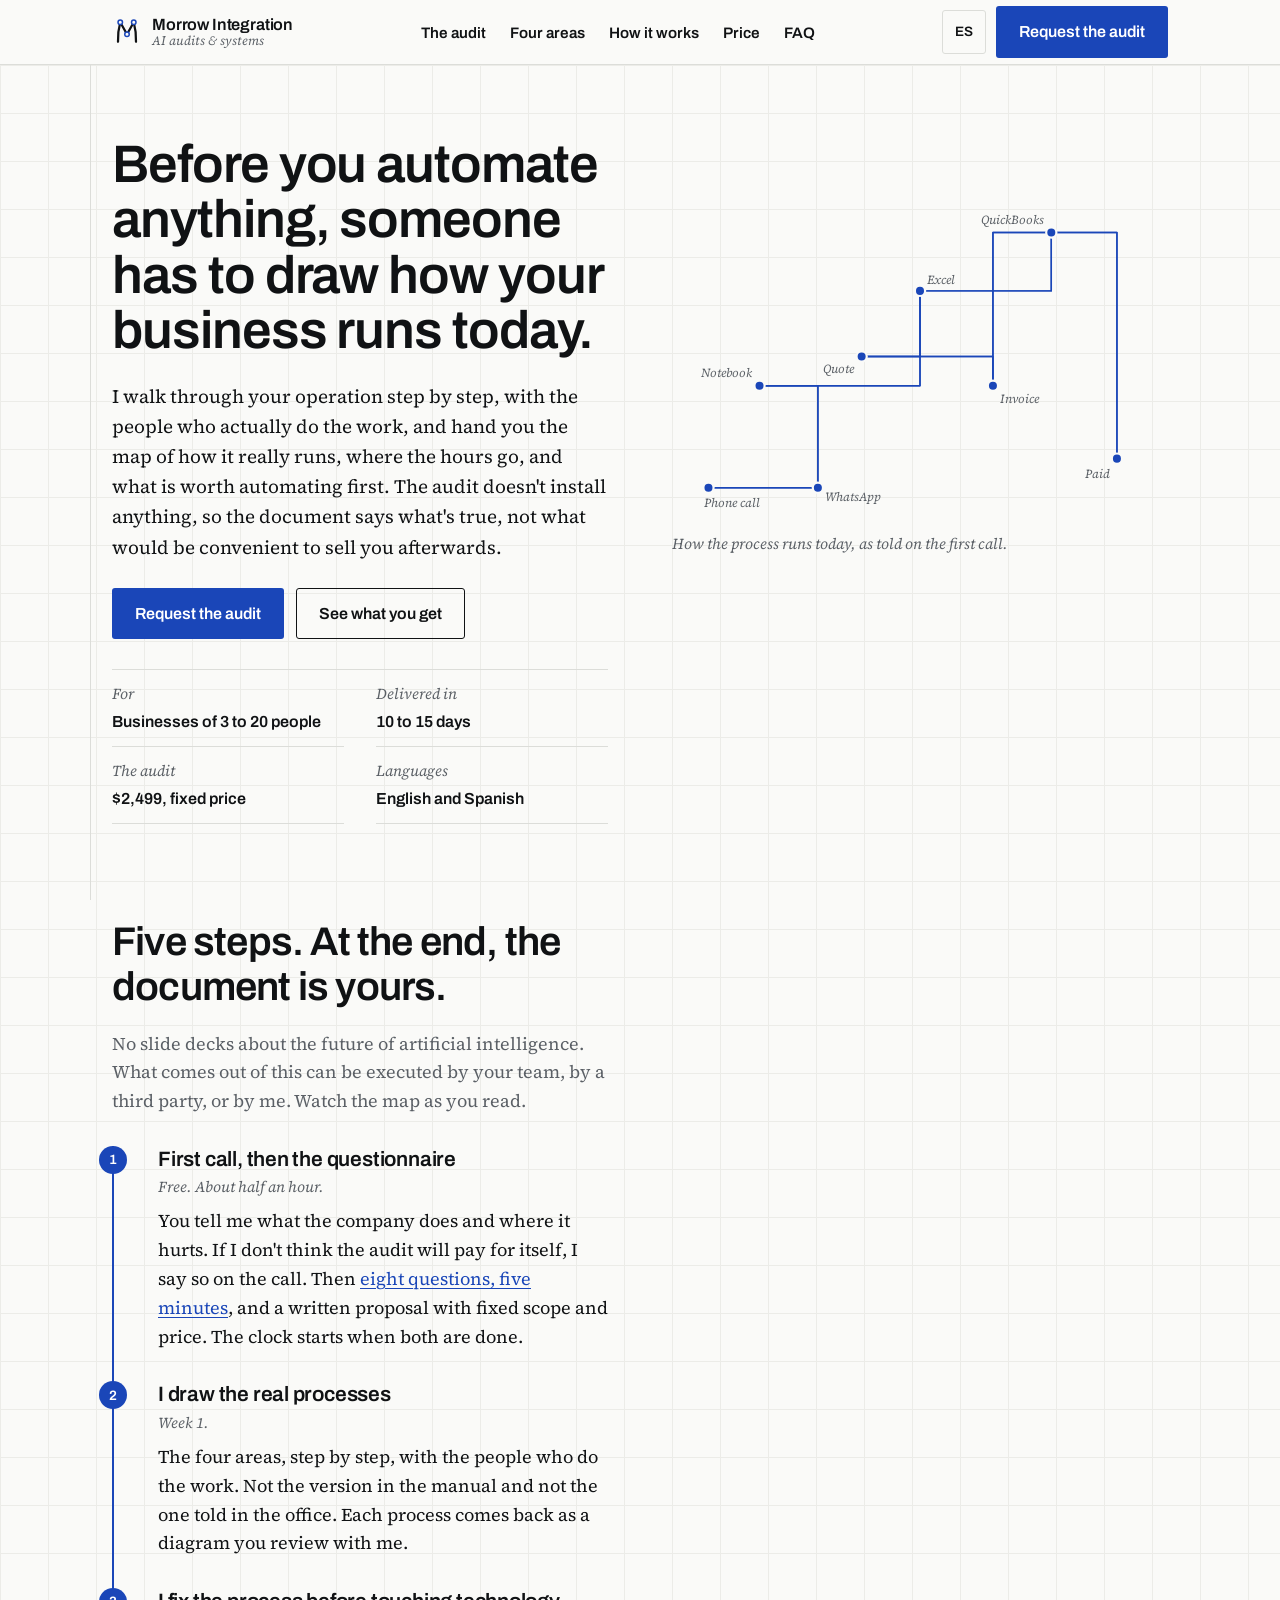
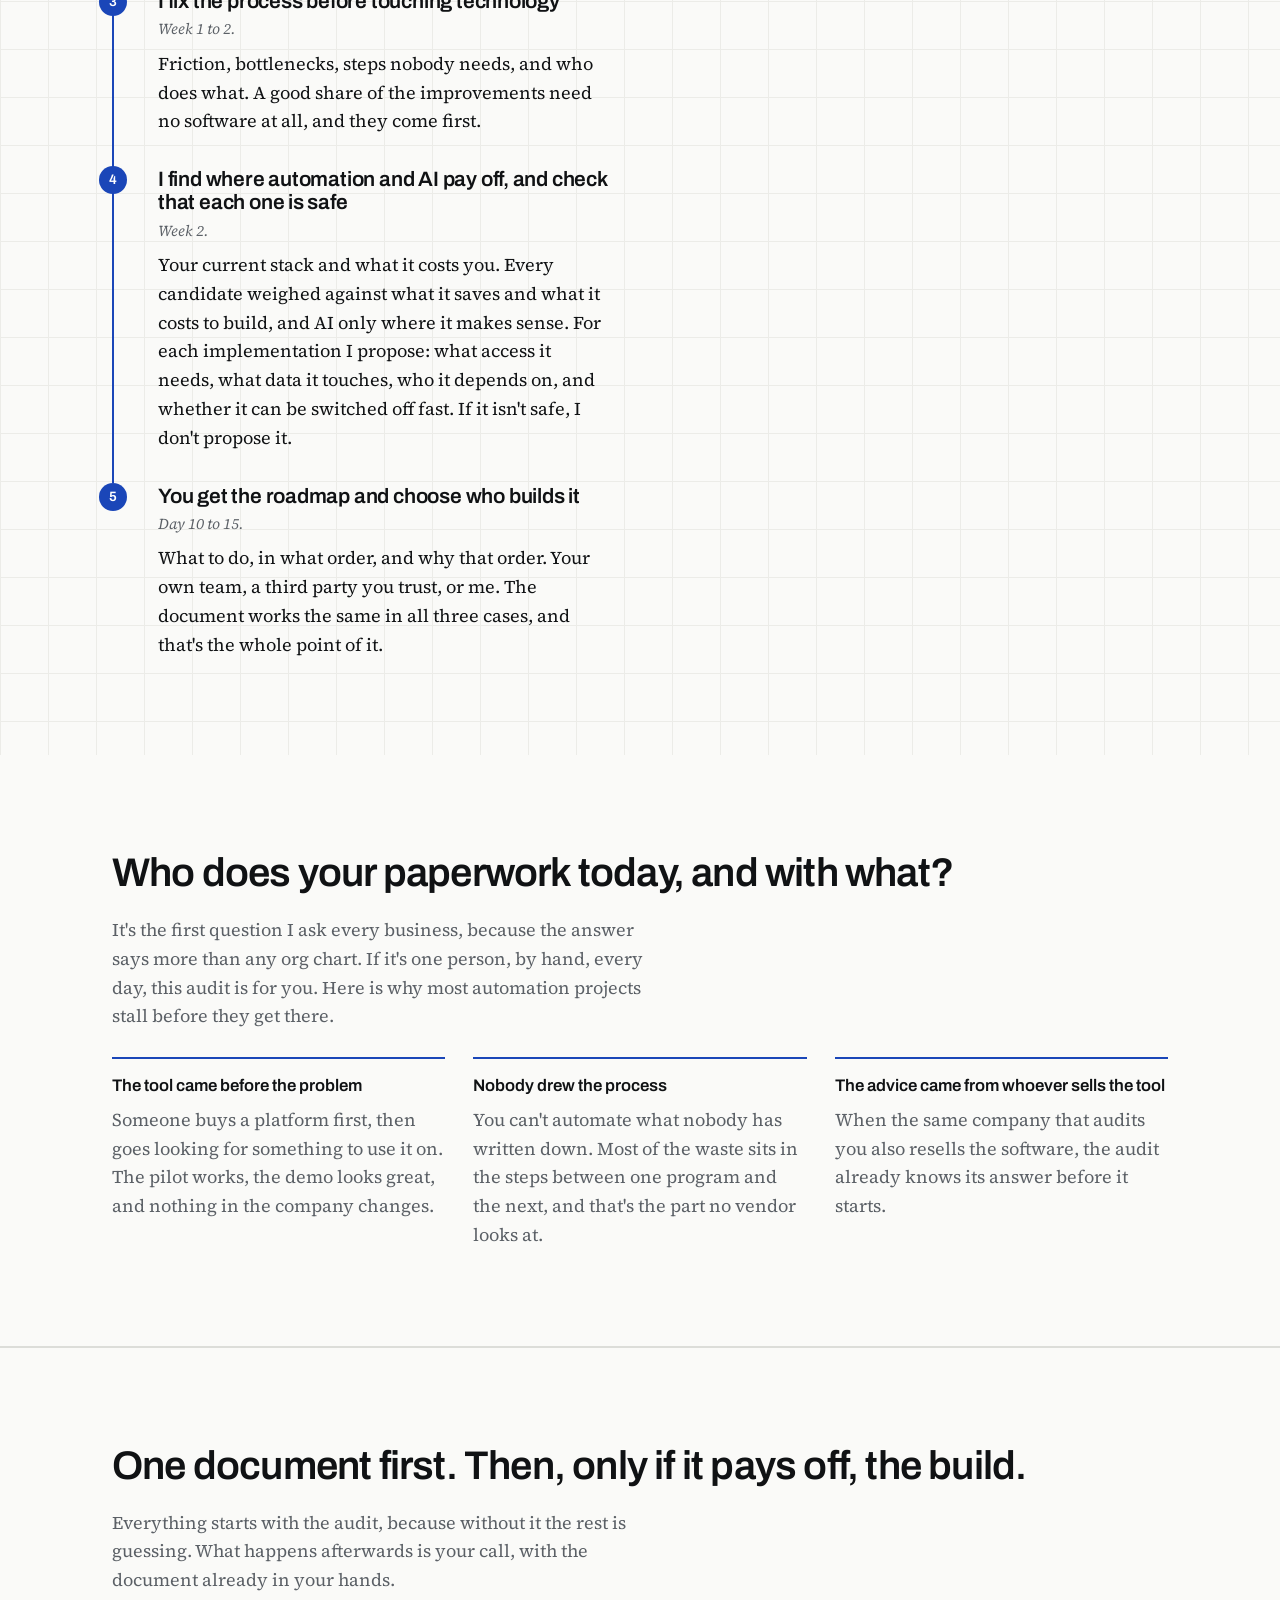
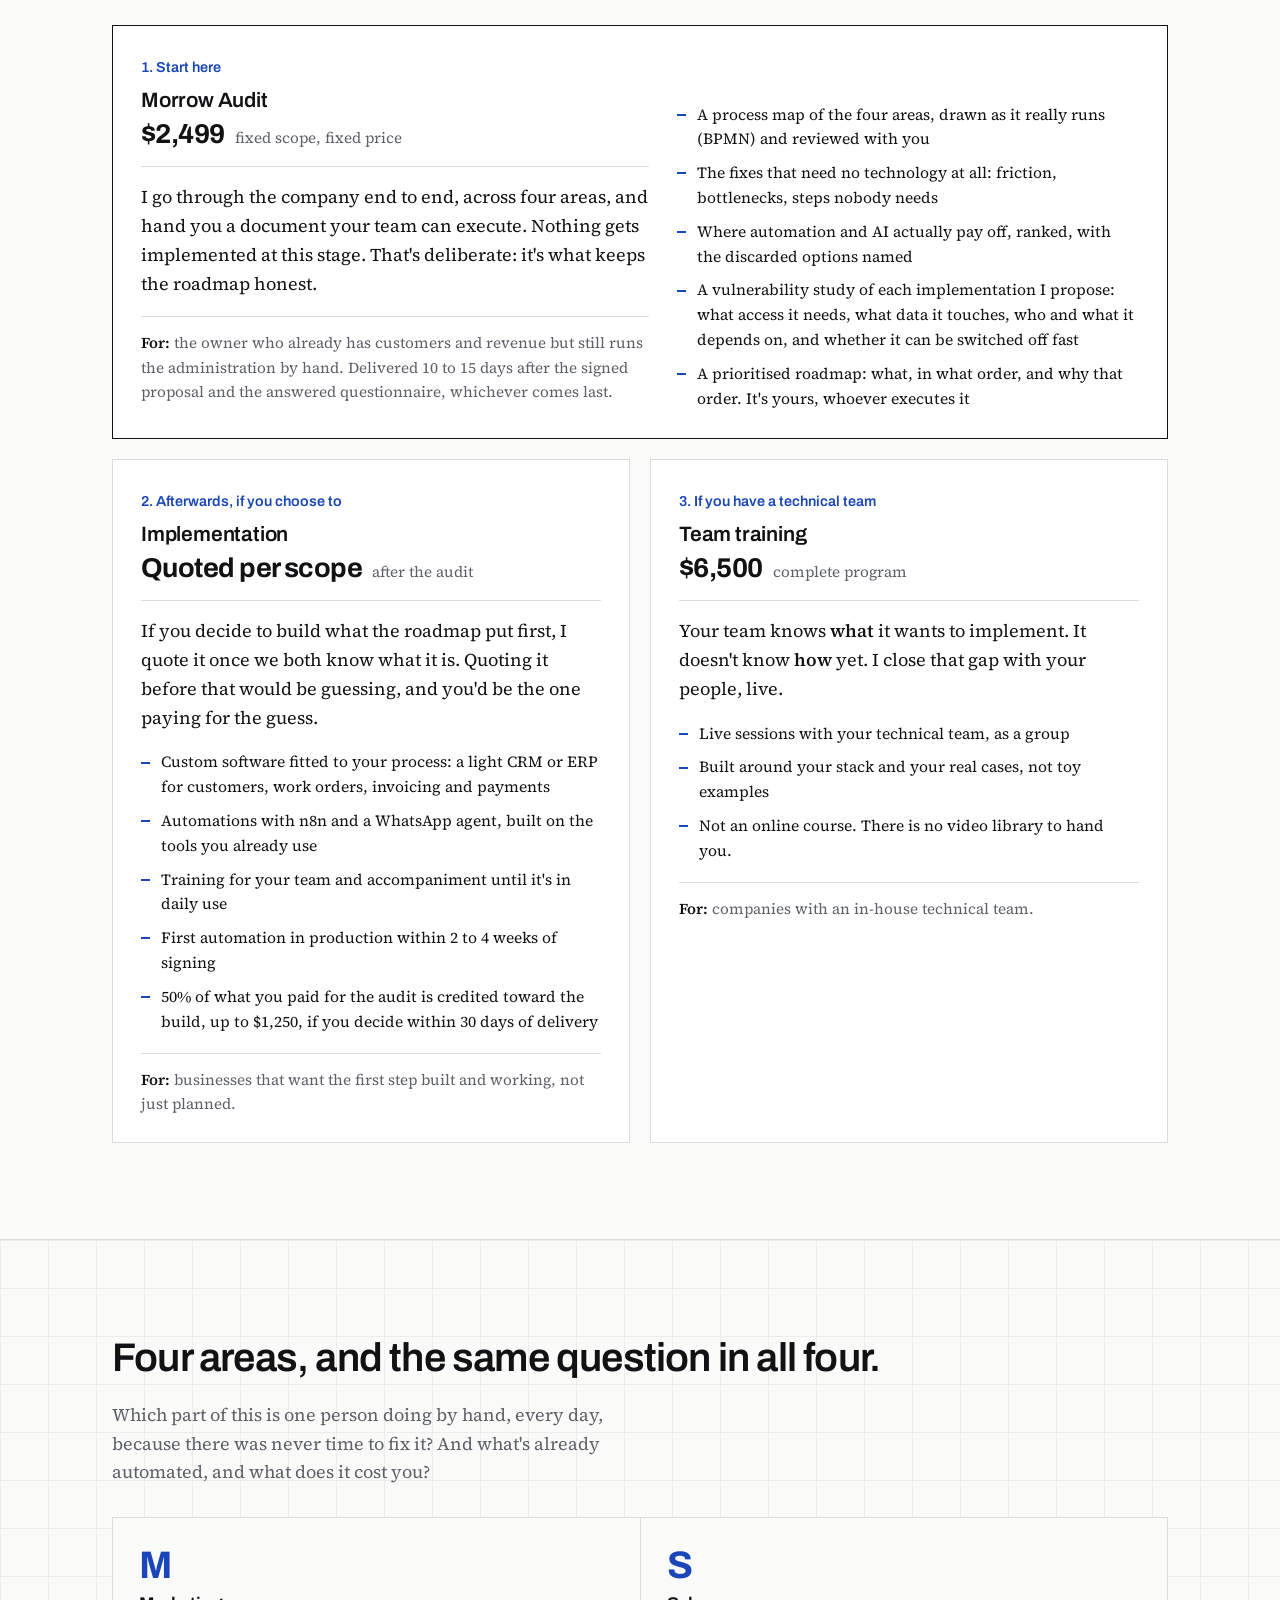
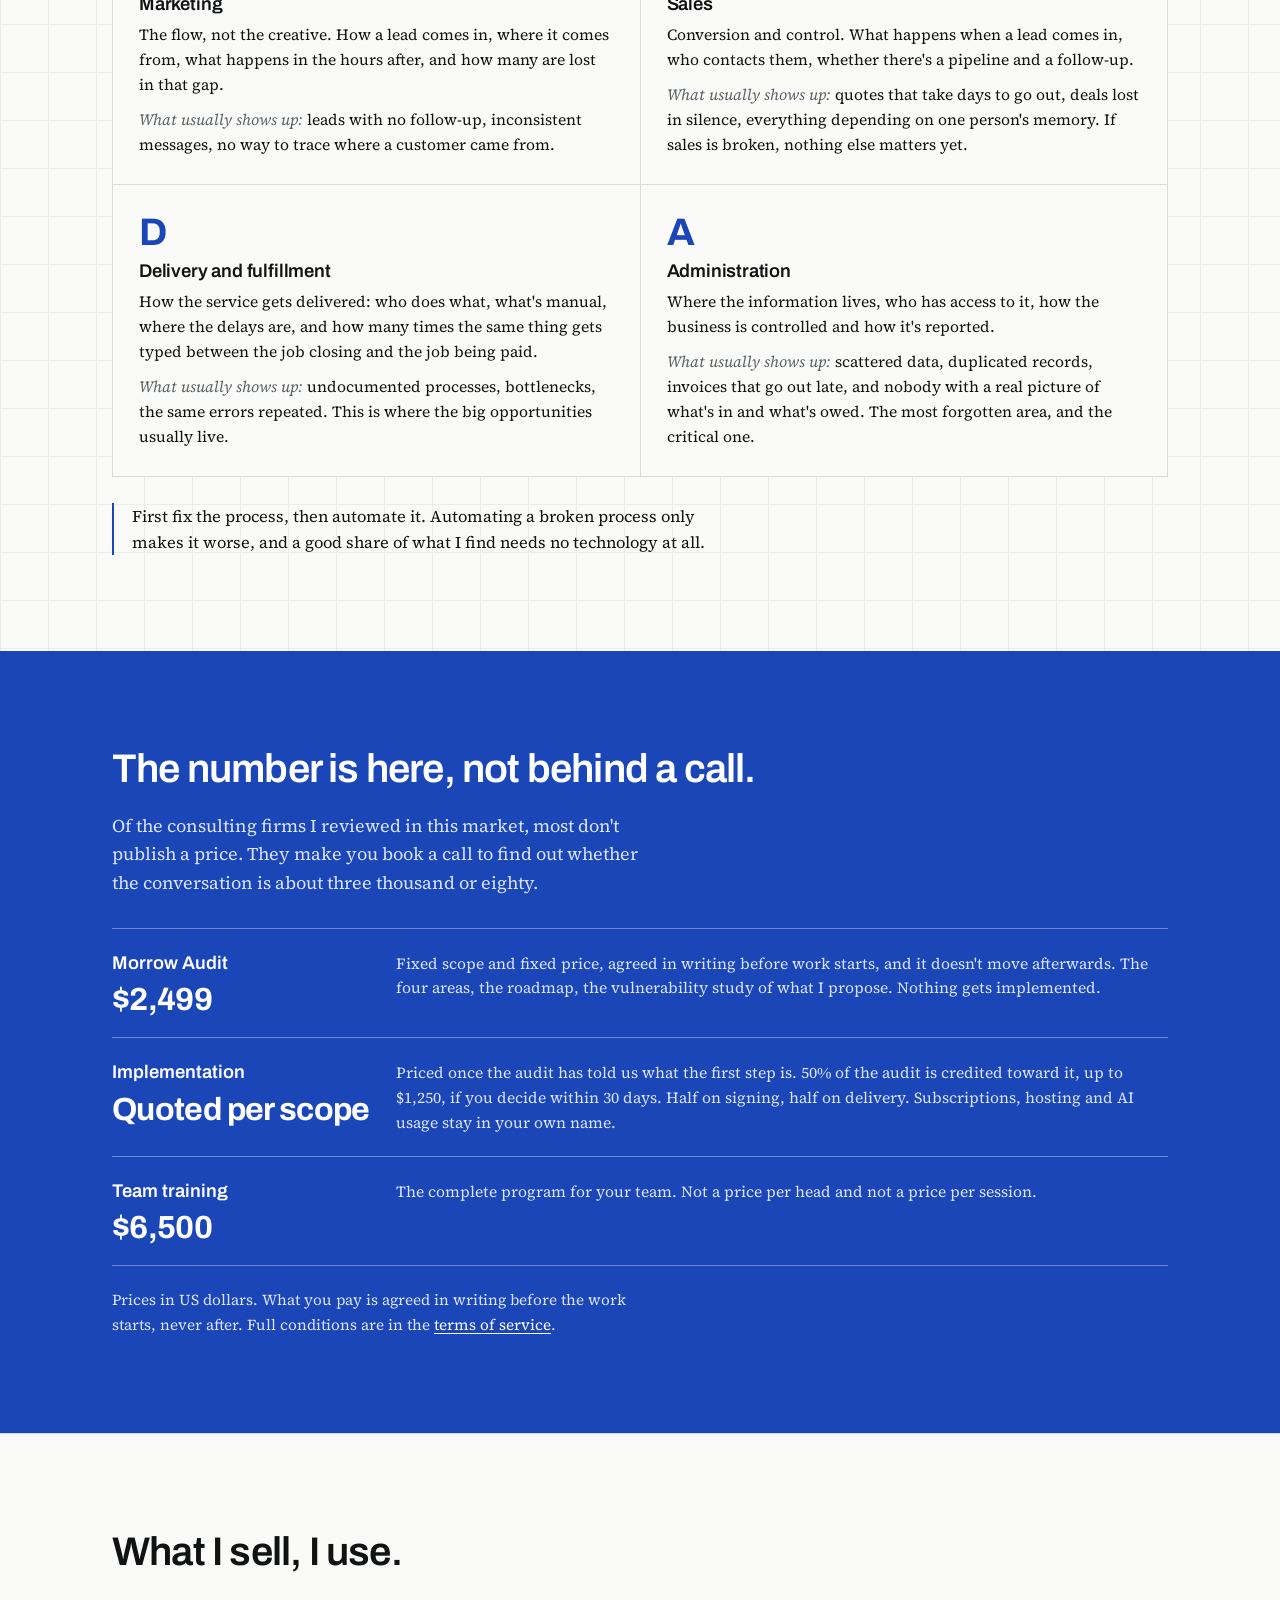
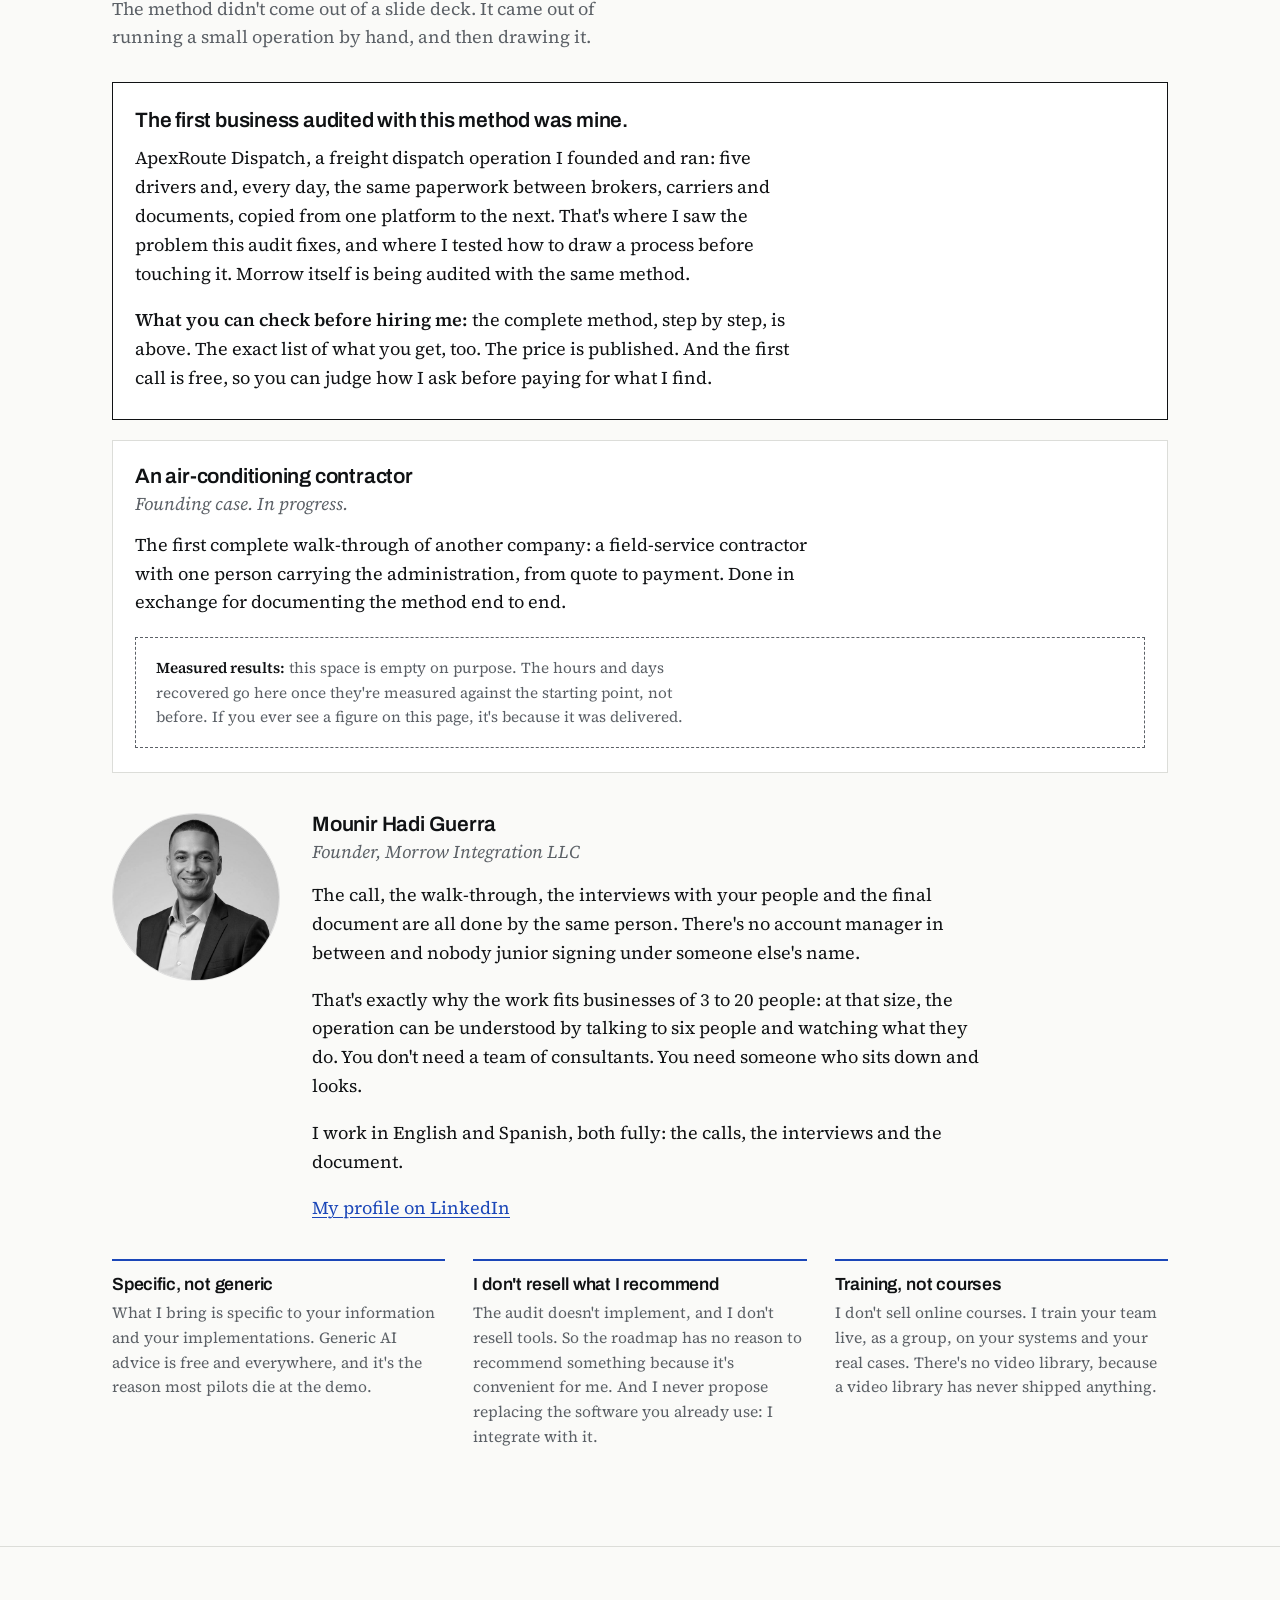
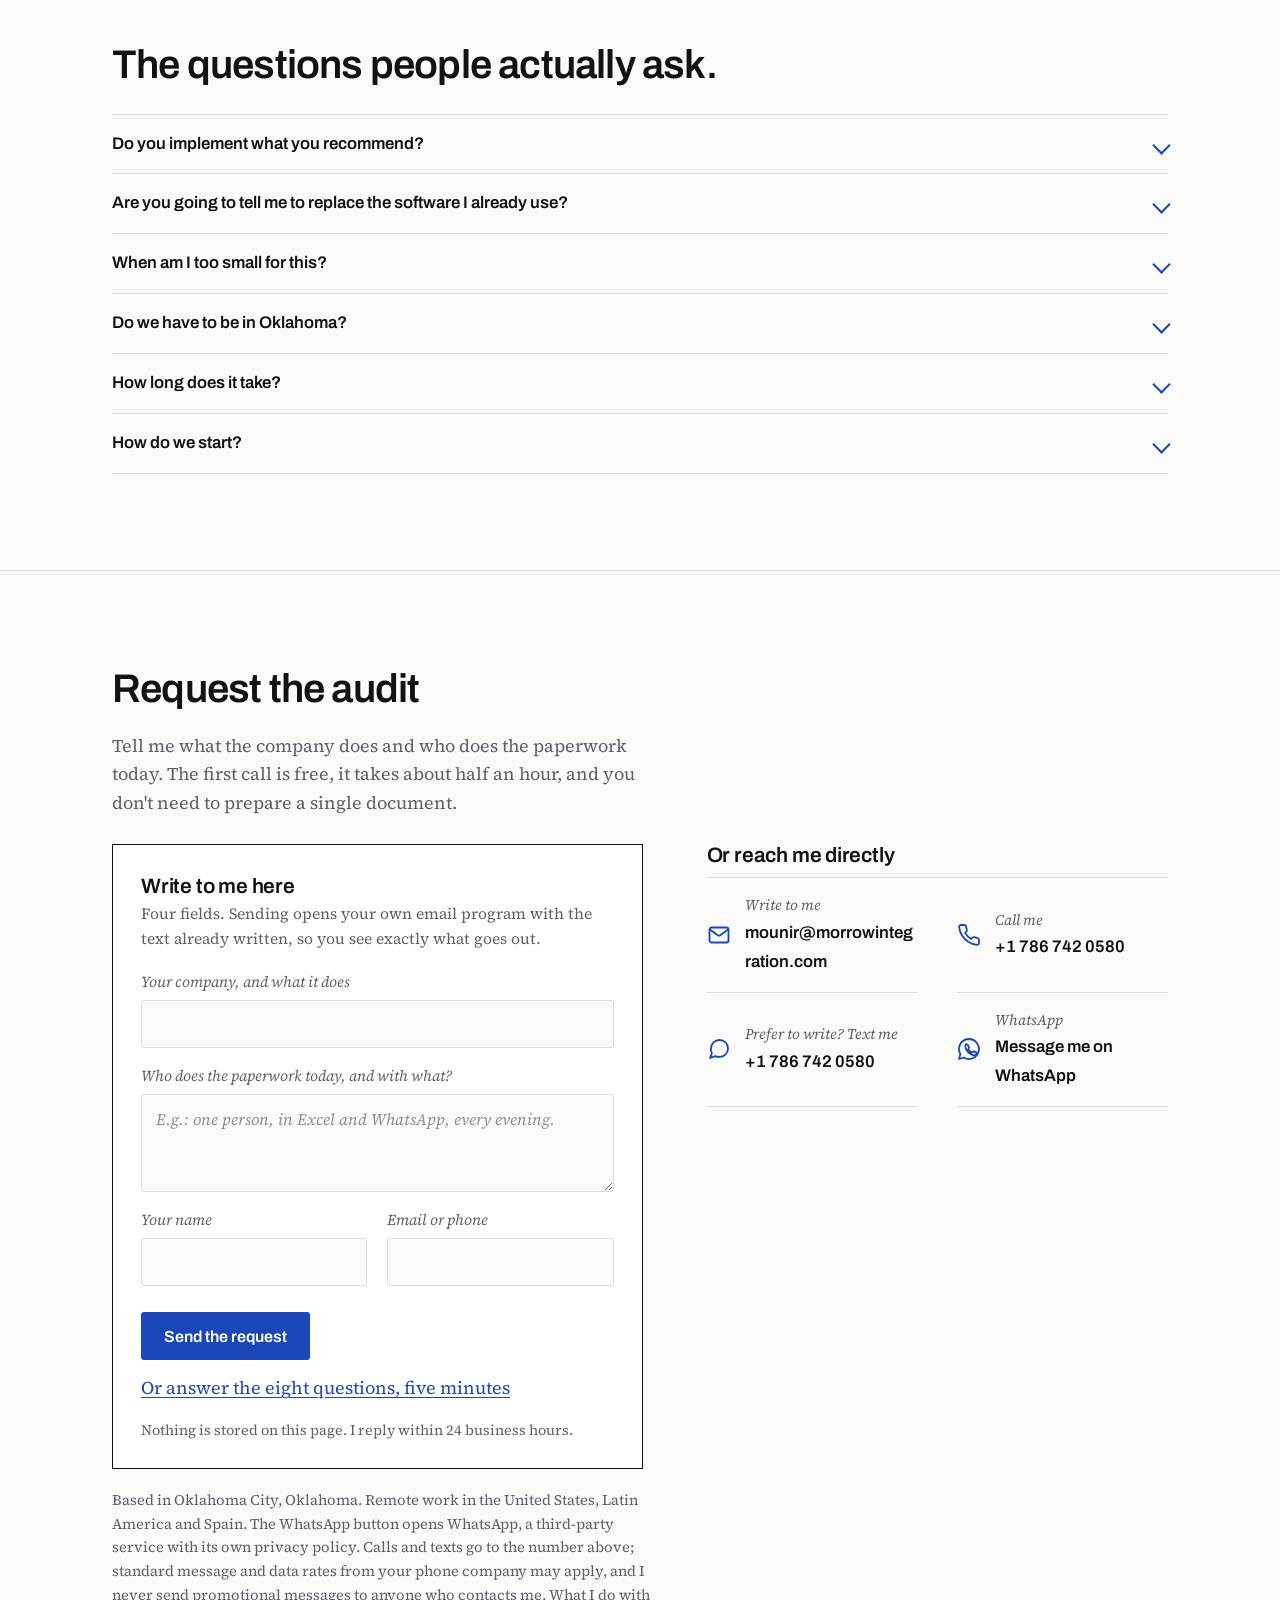
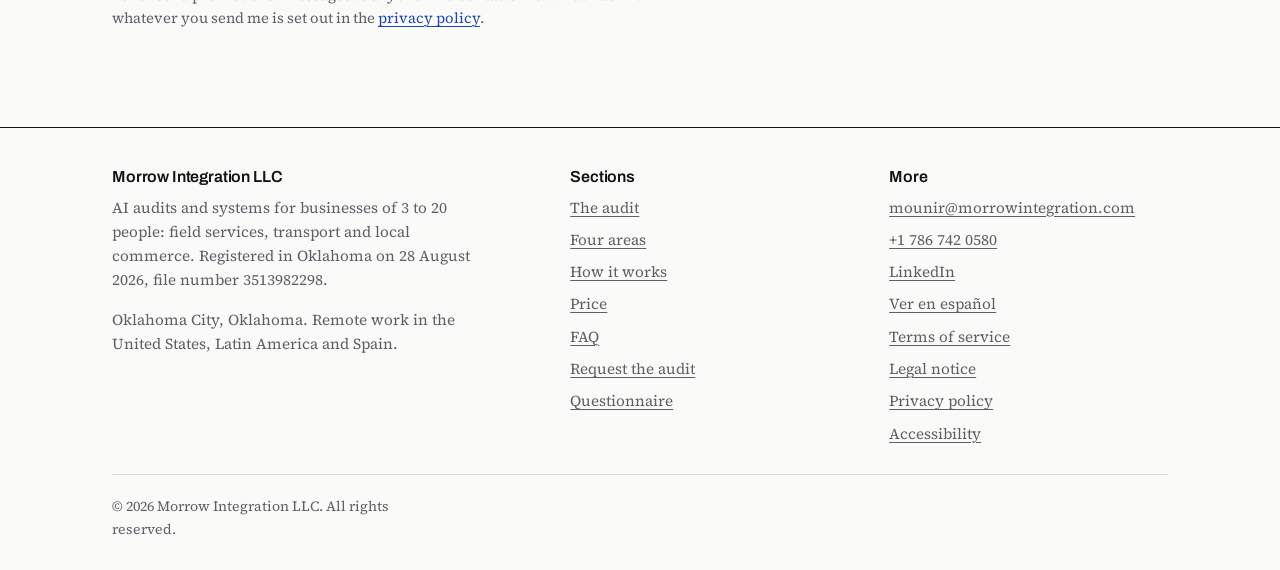
==== commit c314634c: "Quitar del pie el aviso de que los textos legales son plantillas Mounir pidio retirarlo: no tiene po" ====
--- a/index.html
+++ b/index.html
@@ -684,7 +684,6 @@
 
     <div class="pie__legal">
       <p>&copy; 2026 Morrow Integration LLC. All rights reserved.</p>
-      <p>The legal texts on this site are templates and must be reviewed by a qualified professional before publication.</p>
     </div>
   </div>
 </footer>
